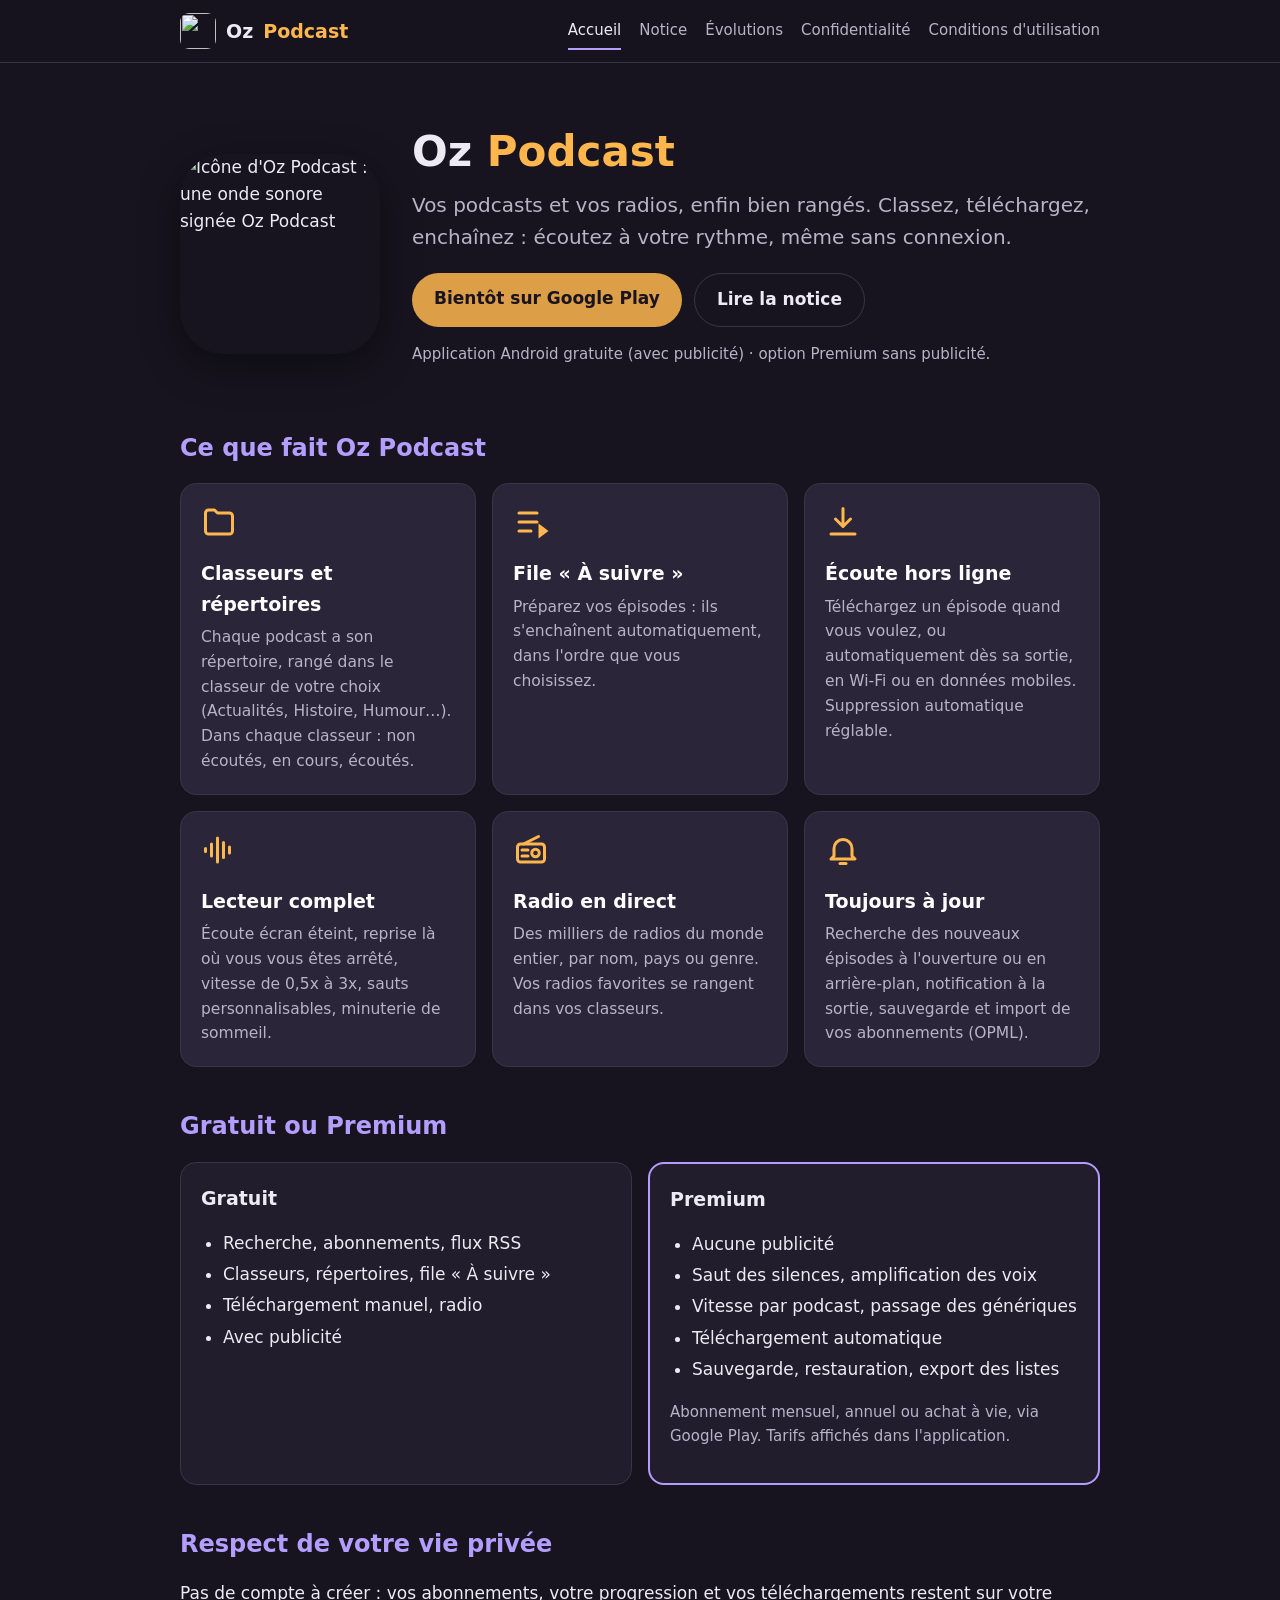
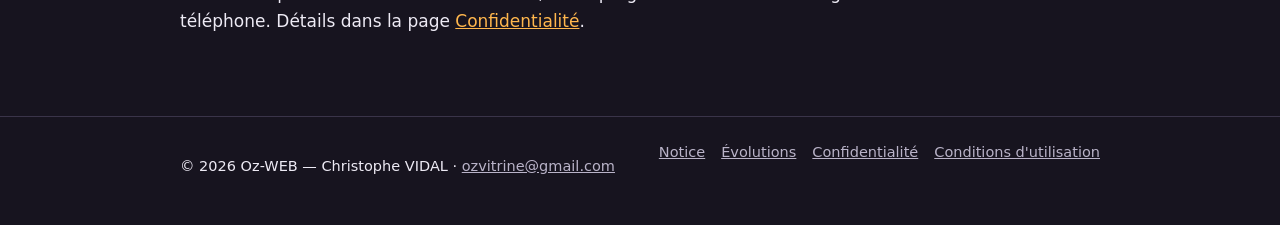
==== index.html @ b08a6f5a "Add files via upload" ====
<!doctype html>
<html lang="fr">
<head>
  <meta charset="utf-8">
  <meta name="viewport" content="width=device-width, initial-scale=1">
  <title>Oz Podcast — podcasts et radio, bien rangés</title>
  <meta name="description" content="Oz Podcast : écoutez vos podcasts et vos radios, rangés en classeurs, hors ligne, avec une file « À suivre ». Application Android par Oz-WEB.">
  <link rel="icon" type="image/png" href="favicon.png">
  <link rel="stylesheet" href="style.css">
</head>
<body>
  <header class="site">
    <div class="conteneur">
      <a class="marque" href="index.html"><img src="img/icone-192.png" alt="">Oz <span>Podcast</span></a>
      <nav class="menu" aria-label="Menu principal">
      <a href="index.html" aria-current="page">Accueil</a>
      <a href="notice.html">Notice</a>
      <a href="evolutions.html">Évolutions</a>
      <a href="confidentialite.html">Confidentialité</a>
      <a href="conditions.html">Conditions d'utilisation</a>
      </nav>
    </div>
  </header>
  <main>
    <div class="conteneur">
      <section class="hero">
        <img src="img/oz-podcast-512.png" alt="Icône d'Oz Podcast : une onde sonore signée Oz Podcast">
        <div class="texte">
          <h1>Oz <span>Podcast</span></h1>
          <p class="accroche">Vos podcasts et vos radios, enfin bien rangés. Classez, téléchargez, enchaînez : écoutez à votre rythme, même sans connexion.</p>
          <div class="boutons">
            <a class="bouton" aria-disabled="true">Bientôt sur Google Play</a>
            <a class="bouton secondaire" href="notice.html">Lire la notice</a>
          </div>
          <p class="discret">Application Android gratuite (avec publicité) · option Premium sans publicité.</p>
        </div>
      </section>

      <h2>Ce que fait Oz Podcast</h2>
      <div class="grille">
        <div class="carte"><svg class="ico" viewBox="0 0 24 24" fill="none" stroke="currentColor" stroke-width="2" stroke-linecap="round" stroke-linejoin="round" aria-hidden="true"><path d="M3 6a2 2 0 0 1 2-2h4l2 2h8a2 2 0 0 1 2 2v10a2 2 0 0 1-2 2H5a2 2 0 0 1-2-2z"/></svg><h3>Classeurs et répertoires</h3><p>Chaque podcast a son répertoire, rangé dans le classeur de votre choix (Actualités, Histoire, Humour…). Dans chaque classeur : non écoutés, en cours, écoutés.</p></div>
        <div class="carte"><svg class="ico" viewBox="0 0 24 24" fill="none" stroke="currentColor" stroke-width="2" stroke-linecap="round" aria-hidden="true"><path d="M4 6h12M4 12h12M4 18h8"/><path d="M18 15l4 3-4 3z" fill="currentColor"/></svg><h3>File « À suivre »</h3><p>Préparez vos épisodes : ils s'enchaînent automatiquement, dans l'ordre que vous choisissez.</p></div>
        <div class="carte"><svg class="ico" viewBox="0 0 24 24" fill="none" stroke="currentColor" stroke-width="2" stroke-linecap="round" stroke-linejoin="round" aria-hidden="true"><path d="M12 3v12M7 10l5 5 5-5M4 20h16"/></svg><h3>Écoute hors ligne</h3><p>Téléchargez un épisode quand vous voulez, ou automatiquement dès sa sortie, en Wi-Fi ou en données mobiles. Suppression automatique réglable.</p></div>
        <div class="carte"><svg class="ico" viewBox="0 0 24 24" fill="none" stroke="currentColor" stroke-width="2" stroke-linecap="round" aria-hidden="true"><path d="M3 11v2M7 8v8M11 4v16M15 7v10M19 10v4"/></svg><h3>Lecteur complet</h3><p>Écoute écran éteint, reprise là où vous vous êtes arrêté, vitesse de 0,5x à 3x, sauts personnalisables, minuterie de sommeil.</p></div>
        <div class="carte"><svg class="ico" viewBox="0 0 24 24" fill="none" stroke="currentColor" stroke-width="2" stroke-linecap="round" stroke-linejoin="round" aria-hidden="true"><rect x="3" y="8" width="18" height="12" rx="2"/><path d="M7 8l10-5"/><circle cx="15" cy="14" r="2.5"/><path d="M6 12h4M6 16h4"/></svg><h3>Radio en direct</h3><p>Des milliers de radios du monde entier, par nom, pays ou genre. Vos radios favorites se rangent dans vos classeurs.</p></div>
        <div class="carte"><svg class="ico" viewBox="0 0 24 24" fill="none" stroke="currentColor" stroke-width="2" stroke-linecap="round" stroke-linejoin="round" aria-hidden="true"><path d="M6 16V11a6 6 0 0 1 12 0v5l2 2H4z"/><path d="M10 21h4"/></svg><h3>Toujours à jour</h3><p>Recherche des nouveaux épisodes à l'ouverture ou en arrière-plan, notification à la sortie, sauvegarde et import de vos abonnements (OPML).</p></div>
      </div>

      <h2>Gratuit ou Premium</h2>
      <div class="offres">
        <div class="offre">
          <h3>Gratuit</h3>
          <ul>
            <li>Recherche, abonnements, flux RSS</li>
            <li>Classeurs, répertoires, file « À suivre »</li>
            <li>Téléchargement manuel, radio</li>
            <li>Avec publicité</li>
          </ul>
        </div>
        <div class="offre mise-en-avant">
          <h3>Premium</h3>
          <ul>
            <li>Aucune publicité</li>
            <li>Saut des silences, amplification des voix</li>
            <li>Vitesse par podcast, passage des génériques</li>
            <li>Téléchargement automatique</li>
            <li>Sauvegarde, restauration, export des listes</li>
          </ul>
          <p class="discret">Abonnement mensuel, annuel ou achat à vie, via Google Play. Tarifs affichés dans l'application.</p>
        </div>
      </div>

      <h2>Respect de votre vie privée</h2>
      <p>Pas de compte à créer : vos abonnements, votre progression et vos téléchargements restent sur votre téléphone. Détails dans la page <a href="confidentialite.html">Confidentialité</a>.</p>

    </div>
  </main>
  <footer class="site">
    <div class="conteneur">
      <p>© 2026 Oz-WEB — Christophe VIDAL · <a href="mailto:ozvitrine@gmail.com">ozvitrine@gmail.com</a></p>
      <nav aria-label="Pages d'information"><a href="notice.html">Notice</a> <a href="evolutions.html">Évolutions</a> <a href="confidentialite.html">Confidentialité</a> <a href="conditions.html">Conditions d'utilisation</a></nav>
    </div>
  </footer>
</body>
</html>
---- style.css ----
/* Oz Podcast — site de l'application (Oz-WEB) */
:root {
  --fond: #17141F;
  --fond-2: #211D2C;
  --carte: #2A2538;
  --texte: #EDEAF4;
  --texte-2: #B9B3C8;
  --lilas: #B39DFF;
  --orange: #FFB74D;
  --bord: #3A3449;
  --largeur: 960px;
}

* { box-sizing: border-box; }

html { scroll-behavior: smooth; }

body {
  margin: 0;
  background: var(--fond);
  color: var(--texte);
  font-family: Inter, system-ui, -apple-system, "Segoe UI", Roboto, sans-serif;
  font-size: 17px;
  line-height: 1.6;
}

a { color: var(--orange); }
a:hover { color: #FFD08A; }

.conteneur { max-width: var(--largeur); margin: 0 auto; padding: 0 20px; }

/* En-tête */
header.site {
  position: sticky; top: 0; z-index: 10;
  background: rgba(23, 20, 31, 0.92);
  backdrop-filter: blur(8px);
  border-bottom: 1px solid var(--bord);
}
header.site .conteneur {
  display: flex; align-items: center; justify-content: space-between;
  flex-wrap: wrap; gap: 8px 20px; padding-top: 12px; padding-bottom: 12px;
}
.marque { display: flex; align-items: center; gap: 10px; text-decoration: none; color: var(--texte); font-weight: 700; font-size: 19px; }
.marque img { width: 36px; height: 36px; border-radius: 9px; }
.marque span { color: var(--orange); }
nav.menu { display: flex; flex-wrap: wrap; gap: 4px 18px; }
nav.menu a { color: var(--texte-2); text-decoration: none; font-size: 15px; padding: 6px 0; }
nav.menu a:hover, nav.menu a[aria-current="page"] { color: var(--texte); border-bottom: 2px solid var(--lilas); }

/* Contenu */
main { padding: 40px 0 64px; }
h1 { font-size: 34px; line-height: 1.2; margin: 0 0 12px; }
h2 { font-size: 24px; margin: 40px 0 12px; color: var(--lilas); }
h3 { font-size: 19px; margin: 24px 0 8px; }
p, li { color: var(--texte); }
.discret { color: var(--texte-2); font-size: 15px; }
ul, ol { padding-left: 22px; }
li { margin: 4px 0; }
strong { color: #FFFFFF; }
code { background: var(--carte); padding: 1px 6px; border-radius: 6px; font-size: 0.92em; }

/* Accueil */
.hero { display: flex; flex-wrap: wrap; align-items: center; gap: 32px; padding: 24px 0 8px; }
.hero img { width: 200px; height: 200px; border-radius: 44px; box-shadow: 0 12px 40px rgba(0,0,0,0.45); }
.hero .texte { flex: 1 1 380px; }
.hero h1 { font-size: 42px; }
.hero h1 span { color: var(--orange); }
.accroche { font-size: 20px; color: var(--texte-2); margin: 0 0 20px; }
.boutons { display: flex; flex-wrap: wrap; gap: 12px; }
.bouton {
  display: inline-block; padding: 12px 22px; border-radius: 999px;
  background: var(--orange); color: #1A1420; font-weight: 700; text-decoration: none;
}
.bouton:hover { background: #FFD08A; color: #1A1420; }
.bouton.secondaire { background: transparent; color: var(--texte); border: 1px solid var(--bord); }
.bouton.secondaire:hover { border-color: var(--lilas); color: var(--texte); }
.bouton[aria-disabled="true"] { opacity: 0.85; cursor: default; }

.grille { display: grid; grid-template-columns: repeat(auto-fit, minmax(260px, 1fr)); gap: 16px; margin-top: 16px; }
.carte { background: var(--carte); border: 1px solid var(--bord); border-radius: 16px; padding: 20px; }
.carte h3 { margin: 0 0 6px; color: #FFFFFF; }
.carte p { margin: 0; color: var(--texte-2); font-size: 15.5px; }
.carte .ico { width: 36px; height: 36px; margin-bottom: 10px; color: var(--orange); }

.offres { display: grid; grid-template-columns: repeat(auto-fit, minmax(220px, 1fr)); gap: 16px; margin-top: 16px; }
.offre { background: var(--fond-2); border: 1px solid var(--bord); border-radius: 16px; padding: 20px; }
.offre.mise-en-avant { border: 2px solid var(--lilas); }
.offre h3 { margin: 0 0 8px; }

/* Sommaire, encadrés */
.sommaire { background: var(--fond-2); border: 1px solid var(--bord); border-radius: 14px; padding: 16px 20px; margin: 20px 0; }
.sommaire ol { margin: 6px 0 0; }
.encadre { background: var(--fond-2); border-left: 4px solid var(--orange); border-radius: 0 12px 12px 0; padding: 12px 16px; margin: 16px 0; }

/* Évolutions */
.version { background: var(--carte); border: 1px solid var(--bord); border-radius: 16px; padding: 4px 22px 14px; margin: 18px 0; }
.version h2 { margin-top: 18px; color: #FFFFFF; font-size: 21px; }
.version h2 .num { color: var(--orange); }
.etiquette { display: inline-block; font-size: 12.5px; font-weight: 700; padding: 2px 10px; border-radius: 999px; background: var(--lilas); color: #1A1420; margin-left: 8px; vertical-align: middle; }

/* Pied de page */
footer.site { border-top: 1px solid var(--bord); padding: 24px 0 32px; color: var(--texte-2); font-size: 14.5px; }
footer.site .conteneur { display: flex; flex-wrap: wrap; justify-content: space-between; gap: 12px; }
footer.site a { color: var(--texte-2); }
footer.site nav { display: flex; flex-wrap: wrap; gap: 6px 16px; }

@media (max-width: 600px) {
  body { font-size: 16px; }
  h1, .hero h1 { font-size: 30px; }
  .hero img { width: 140px; height: 140px; border-radius: 32px; }
}
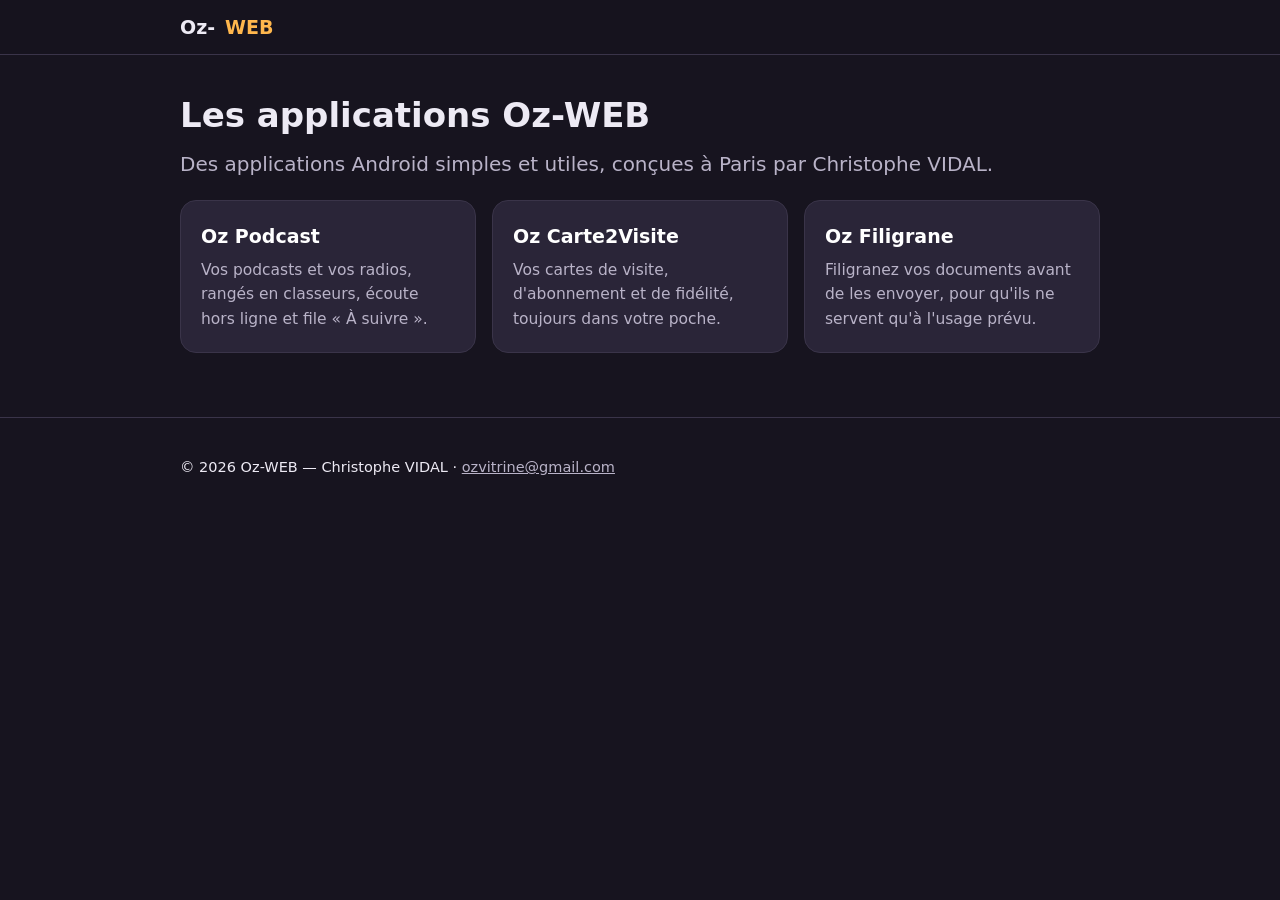
==== commit a1605a0e: "Add files via upload" ====
--- a/index.html
+++ b/index.html
@@ -3,82 +3,40 @@
 <head>
   <meta charset="utf-8">
   <meta name="viewport" content="width=device-width, initial-scale=1">
-  <title>Oz Podcast — podcasts et radio, bien rangés</title>
-  <meta name="description" content="Oz Podcast : écoutez vos podcasts et vos radios, rangés en classeurs, hors ligne, avec une file « À suivre ». Application Android par Oz-WEB.">
+  <title>Oz-WEB — applications de Christophe VIDAL</title>
+  <meta name="description" content="Les applications Android d'Oz-WEB : Oz Podcast, Oz Carte2Visite, Oz Filigrane.">
   <link rel="icon" type="image/png" href="favicon.png">
   <link rel="stylesheet" href="style.css">
 </head>
 <body>
   <header class="site">
     <div class="conteneur">
-      <a class="marque" href="index.html"><img src="img/icone-192.png" alt="">Oz <span>Podcast</span></a>
-      <nav class="menu" aria-label="Menu principal">
-      <a href="index.html" aria-current="page">Accueil</a>
-      <a href="notice.html">Notice</a>
-      <a href="evolutions.html">Évolutions</a>
-      <a href="confidentialite.html">Confidentialité</a>
-      <a href="conditions.html">Conditions d'utilisation</a>
-      </nav>
+      <a class="marque" href="./">Oz-<span>WEB</span></a>
     </div>
   </header>
   <main>
     <div class="conteneur">
-      <section class="hero">
-        <img src="img/oz-podcast-512.png" alt="Icône d'Oz Podcast : une onde sonore signée Oz Podcast">
-        <div class="texte">
-          <h1>Oz <span>Podcast</span></h1>
-          <p class="accroche">Vos podcasts et vos radios, enfin bien rangés. Classez, téléchargez, enchaînez : écoutez à votre rythme, même sans connexion.</p>
-          <div class="boutons">
-            <a class="bouton" aria-disabled="true">Bientôt sur Google Play</a>
-            <a class="bouton secondaire" href="notice.html">Lire la notice</a>
-          </div>
-          <p class="discret">Application Android gratuite (avec publicité) · option Premium sans publicité.</p>
-        </div>
-      </section>
-
-      <h2>Ce que fait Oz Podcast</h2>
+      <h1>Les applications Oz-WEB</h1>
+      <p class="accroche">Des applications Android simples et utiles, conçues à Paris par Christophe VIDAL.</p>
       <div class="grille">
-        <div class="carte"><svg class="ico" viewBox="0 0 24 24" fill="none" stroke="currentColor" stroke-width="2" stroke-linecap="round" stroke-linejoin="round" aria-hidden="true"><path d="M3 6a2 2 0 0 1 2-2h4l2 2h8a2 2 0 0 1 2 2v10a2 2 0 0 1-2 2H5a2 2 0 0 1-2-2z"/></svg><h3>Classeurs et répertoires</h3><p>Chaque podcast a son répertoire, rangé dans le classeur de votre choix (Actualités, Histoire, Humour…). Dans chaque classeur : non écoutés, en cours, écoutés.</p></div>
-        <div class="carte"><svg class="ico" viewBox="0 0 24 24" fill="none" stroke="currentColor" stroke-width="2" stroke-linecap="round" aria-hidden="true"><path d="M4 6h12M4 12h12M4 18h8"/><path d="M18 15l4 3-4 3z" fill="currentColor"/></svg><h3>File « À suivre »</h3><p>Préparez vos épisodes : ils s'enchaînent automatiquement, dans l'ordre que vous choisissez.</p></div>
-        <div class="carte"><svg class="ico" viewBox="0 0 24 24" fill="none" stroke="currentColor" stroke-width="2" stroke-linecap="round" stroke-linejoin="round" aria-hidden="true"><path d="M12 3v12M7 10l5 5 5-5M4 20h16"/></svg><h3>Écoute hors ligne</h3><p>Téléchargez un épisode quand vous voulez, ou automatiquement dès sa sortie, en Wi-Fi ou en données mobiles. Suppression automatique réglable.</p></div>
-        <div class="carte"><svg class="ico" viewBox="0 0 24 24" fill="none" stroke="currentColor" stroke-width="2" stroke-linecap="round" aria-hidden="true"><path d="M3 11v2M7 8v8M11 4v16M15 7v10M19 10v4"/></svg><h3>Lecteur complet</h3><p>Écoute écran éteint, reprise là où vous vous êtes arrêté, vitesse de 0,5x à 3x, sauts personnalisables, minuterie de sommeil.</p></div>
-        <div class="carte"><svg class="ico" viewBox="0 0 24 24" fill="none" stroke="currentColor" stroke-width="2" stroke-linecap="round" stroke-linejoin="round" aria-hidden="true"><rect x="3" y="8" width="18" height="12" rx="2"/><path d="M7 8l10-5"/><circle cx="15" cy="14" r="2.5"/><path d="M6 12h4M6 16h4"/></svg><h3>Radio en direct</h3><p>Des milliers de radios du monde entier, par nom, pays ou genre. Vos radios favorites se rangent dans vos classeurs.</p></div>
-        <div class="carte"><svg class="ico" viewBox="0 0 24 24" fill="none" stroke="currentColor" stroke-width="2" stroke-linecap="round" stroke-linejoin="round" aria-hidden="true"><path d="M6 16V11a6 6 0 0 1 12 0v5l2 2H4z"/><path d="M10 21h4"/></svg><h3>Toujours à jour</h3><p>Recherche des nouveaux épisodes à l'ouverture ou en arrière-plan, notification à la sortie, sauvegarde et import de vos abonnements (OPML).</p></div>
+        <a class="carte" href="oz_podcast/" style="text-decoration: none">
+          <h3>Oz Podcast</h3>
+          <p>Vos podcasts et vos radios, rangés en classeurs, écoute hors ligne et file « À suivre ».</p>
+        </a>
+        <a class="carte" href="oz_carte2visite/" style="text-decoration: none">
+          <h3>Oz Carte2Visite</h3>
+          <p>Vos cartes de visite, d'abonnement et de fidélité, toujours dans votre poche.</p>
+        </a>
+        <a class="carte" href="oz_filigrane/" style="text-decoration: none">
+          <h3>Oz Filigrane</h3>
+          <p>Filigranez vos documents avant de les envoyer, pour qu'ils ne servent qu'à l'usage prévu.</p>
+        </a>
       </div>
-
-      <h2>Gratuit ou Premium</h2>
-      <div class="offres">
-        <div class="offre">
-          <h3>Gratuit</h3>
-          <ul>
-            <li>Recherche, abonnements, flux RSS</li>
-            <li>Classeurs, répertoires, file « À suivre »</li>
-            <li>Téléchargement manuel, radio</li>
-            <li>Avec publicité</li>
-          </ul>
-        </div>
-        <div class="offre mise-en-avant">
-          <h3>Premium</h3>
-          <ul>
-            <li>Aucune publicité</li>
-            <li>Saut des silences, amplification des voix</li>
-            <li>Vitesse par podcast, passage des génériques</li>
-            <li>Téléchargement automatique</li>
-            <li>Sauvegarde, restauration, export des listes</li>
-          </ul>
-          <p class="discret">Abonnement mensuel, annuel ou achat à vie, via Google Play. Tarifs affichés dans l'application.</p>
-        </div>
-      </div>
-
-      <h2>Respect de votre vie privée</h2>
-      <p>Pas de compte à créer : vos abonnements, votre progression et vos téléchargements restent sur votre téléphone. Détails dans la page <a href="confidentialite.html">Confidentialité</a>.</p>
-
     </div>
   </main>
   <footer class="site">
     <div class="conteneur">
       <p>© 2026 Oz-WEB — Christophe VIDAL · <a href="mailto:ozvitrine@gmail.com">ozvitrine@gmail.com</a></p>
-      <nav aria-label="Pages d'information"><a href="notice.html">Notice</a> <a href="evolutions.html">Évolutions</a> <a href="confidentialite.html">Confidentialité</a> <a href="conditions.html">Conditions d'utilisation</a></nav>
     </div>
   </footer>
 </body>
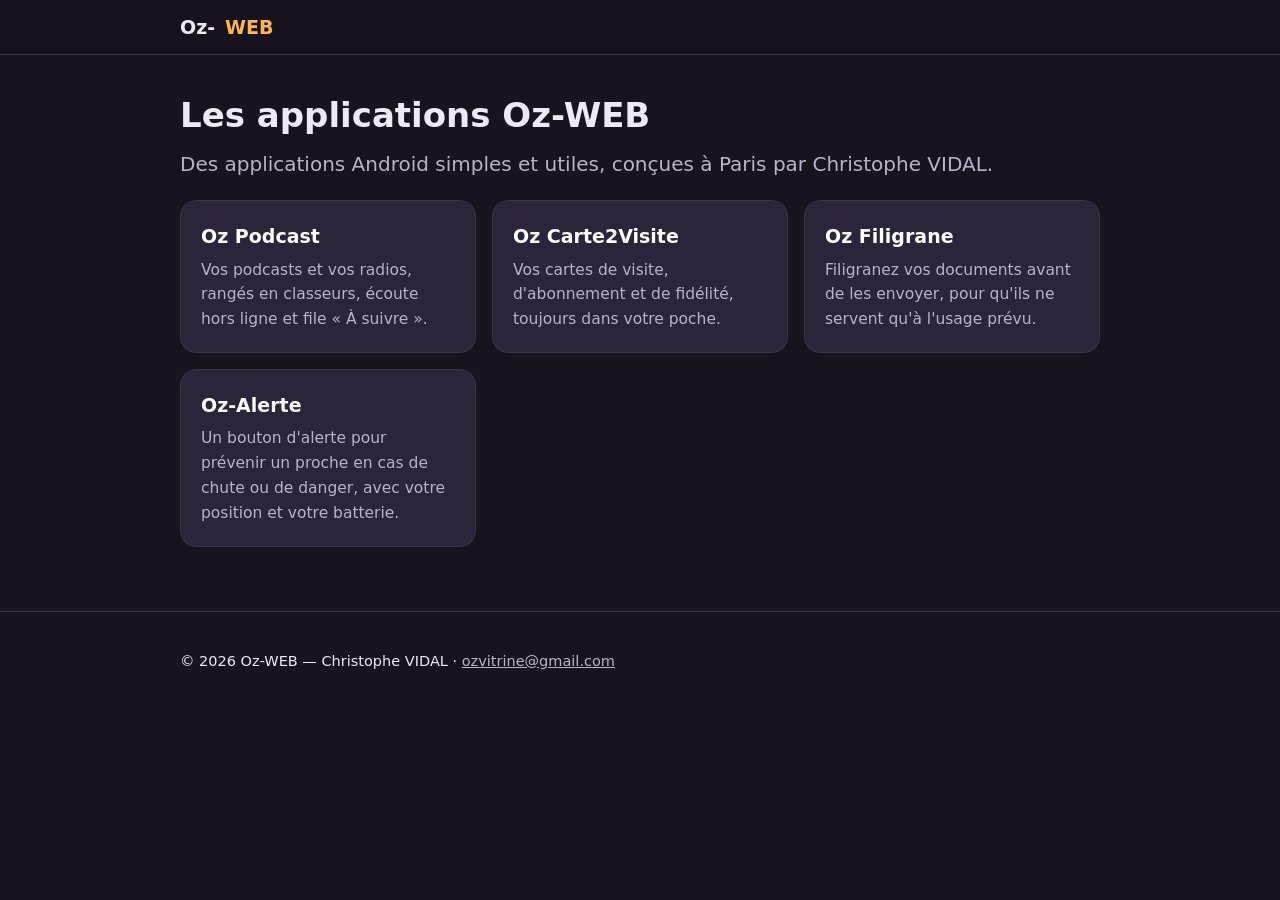
==== commit 15ccb4ef: "Add files via upload" ====
--- a/index.html
+++ b/index.html
@@ -4,7 +4,7 @@
   <meta charset="utf-8">
   <meta name="viewport" content="width=device-width, initial-scale=1">
   <title>Oz-WEB — applications de Christophe VIDAL</title>
-  <meta name="description" content="Les applications Android d'Oz-WEB : Oz Podcast, Oz Carte2Visite, Oz Filigrane.">
+  <meta name="description" content="Les applications Android d'Oz-WEB : Oz Podcast, Oz Carte2Visite, Oz Filigrane, Oz-Alerte.">
   <link rel="icon" type="image/png" href="favicon.png">
   <link rel="stylesheet" href="style.css">
 </head>
@@ -31,6 +31,10 @@
           <h3>Oz Filigrane</h3>
           <p>Filigranez vos documents avant de les envoyer, pour qu'ils ne servent qu'à l'usage prévu.</p>
         </a>
+        <a class="carte" href="Oz-Alerte/" style="text-decoration: none">
+          <h3>Oz-Alerte</h3>
+          <p>Un bouton d'alerte pour prévenir un proche en cas de chute ou de danger, avec votre position et votre batterie.</p>
+        </a>
       </div>
     </div>
   </main>
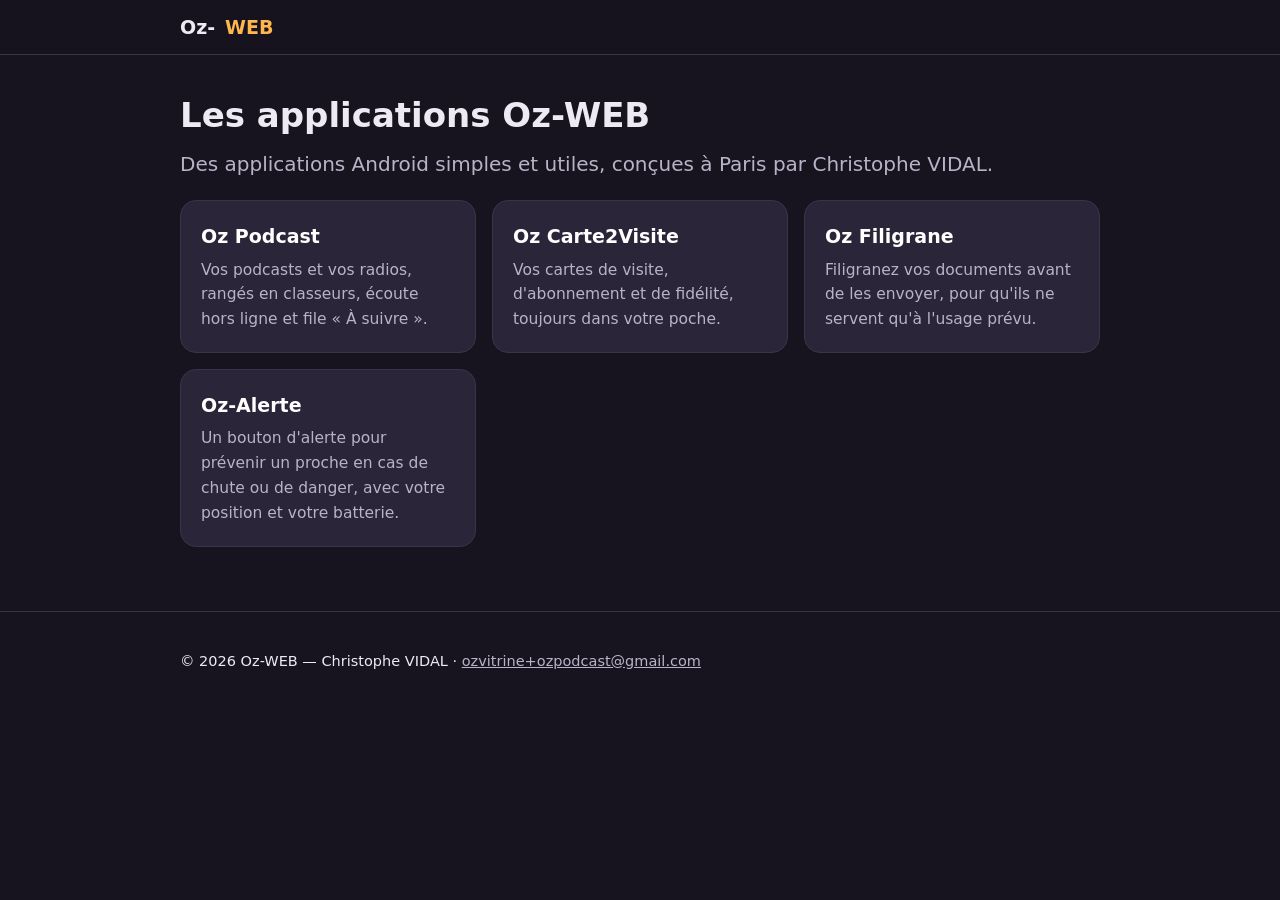
==== commit 84833de3: "Update email address in footer of index.html" ====
--- a/index.html
+++ b/index.html
@@ -40,7 +40,7 @@
   </main>
   <footer class="site">
     <div class="conteneur">
-      <p>© 2026 Oz-WEB — Christophe VIDAL · <a href="mailto:ozvitrine@gmail.com">ozvitrine@gmail.com</a></p>
+      <p>© 2026 Oz-WEB — Christophe VIDAL · <a href="mailto:ozvitrine+ozpodcast@gmail.com">ozvitrine+ozpodcast@gmail.com</a></p>
     </div>
   </footer>
 </body>
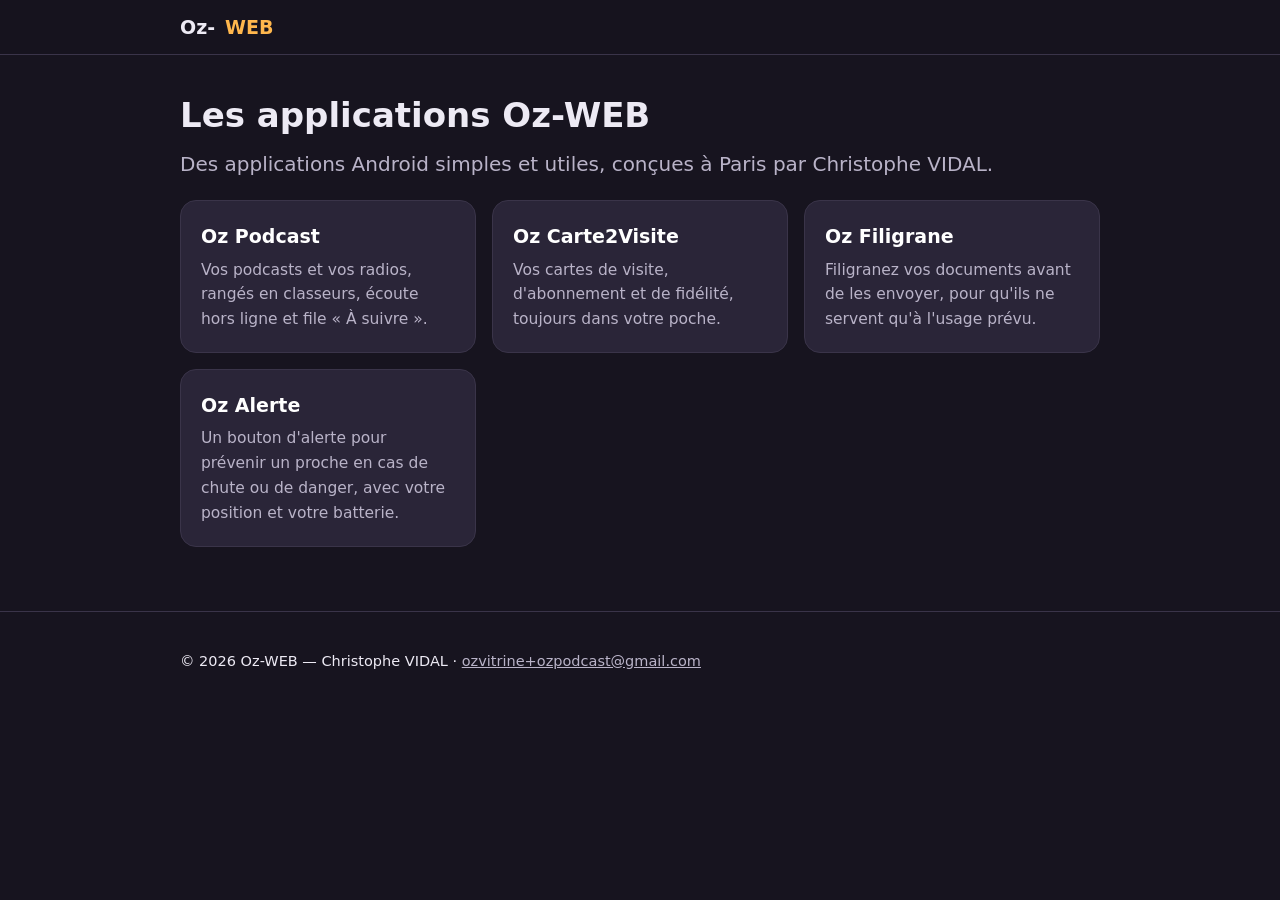
==== commit dc3cb73b: "Fix description and heading formatting in index.html" ====
--- a/index.html
+++ b/index.html
@@ -4,7 +4,7 @@
   <meta charset="utf-8">
   <meta name="viewport" content="width=device-width, initial-scale=1">
   <title>Oz-WEB — applications de Christophe VIDAL</title>
-  <meta name="description" content="Les applications Android d'Oz-WEB : Oz Podcast, Oz Carte2Visite, Oz Filigrane, Oz-Alerte.">
+  <meta name="description" content="Les applications Android d'Oz-WEB : Oz Podcast, Oz Carte2Visite, Oz Filigrane, Oz Alerte.">
   <link rel="icon" type="image/png" href="favicon.png">
   <link rel="stylesheet" href="style.css">
 </head>
@@ -32,7 +32,7 @@
           <p>Filigranez vos documents avant de les envoyer, pour qu'ils ne servent qu'à l'usage prévu.</p>
         </a>
         <a class="carte" href="Oz-Alerte/" style="text-decoration: none">
-          <h3>Oz-Alerte</h3>
+          <h3>Oz Alerte</h3>
           <p>Un bouton d'alerte pour prévenir un proche en cas de chute ou de danger, avec votre position et votre batterie.</p>
         </a>
       </div>
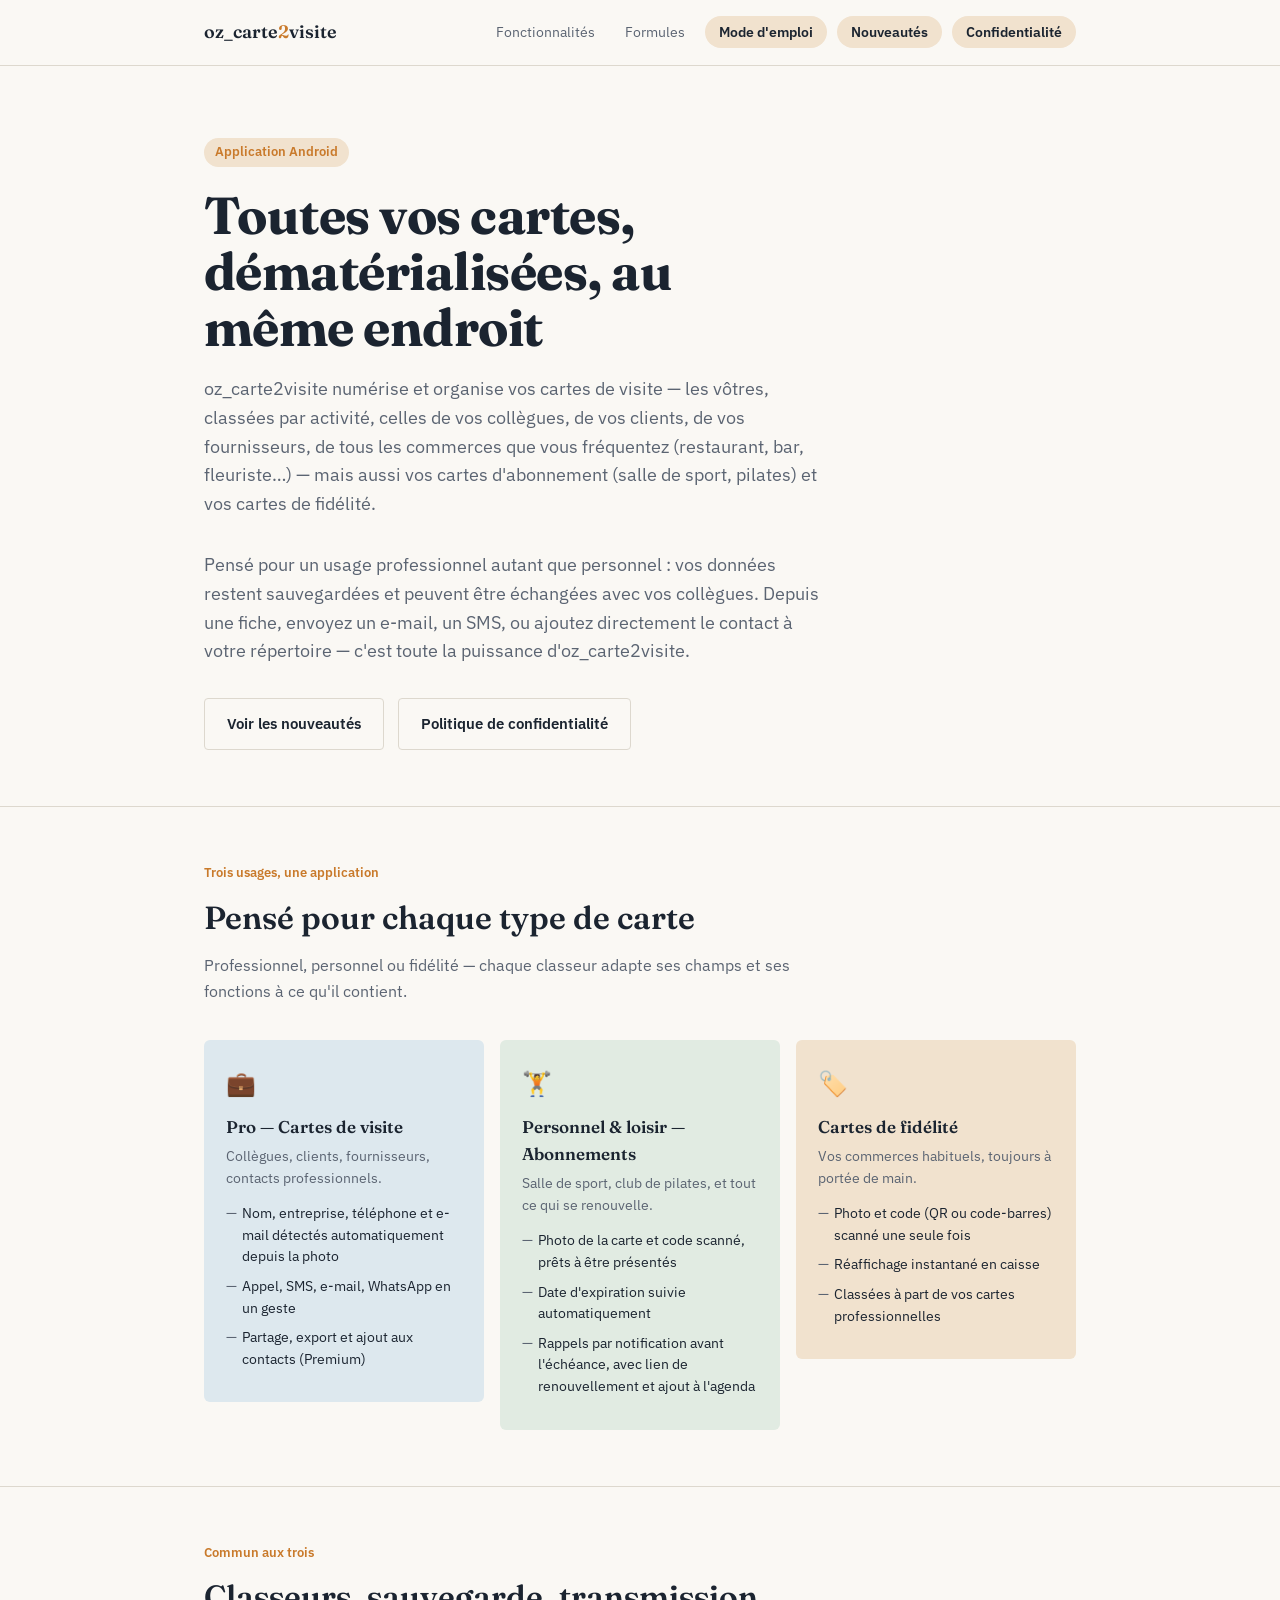
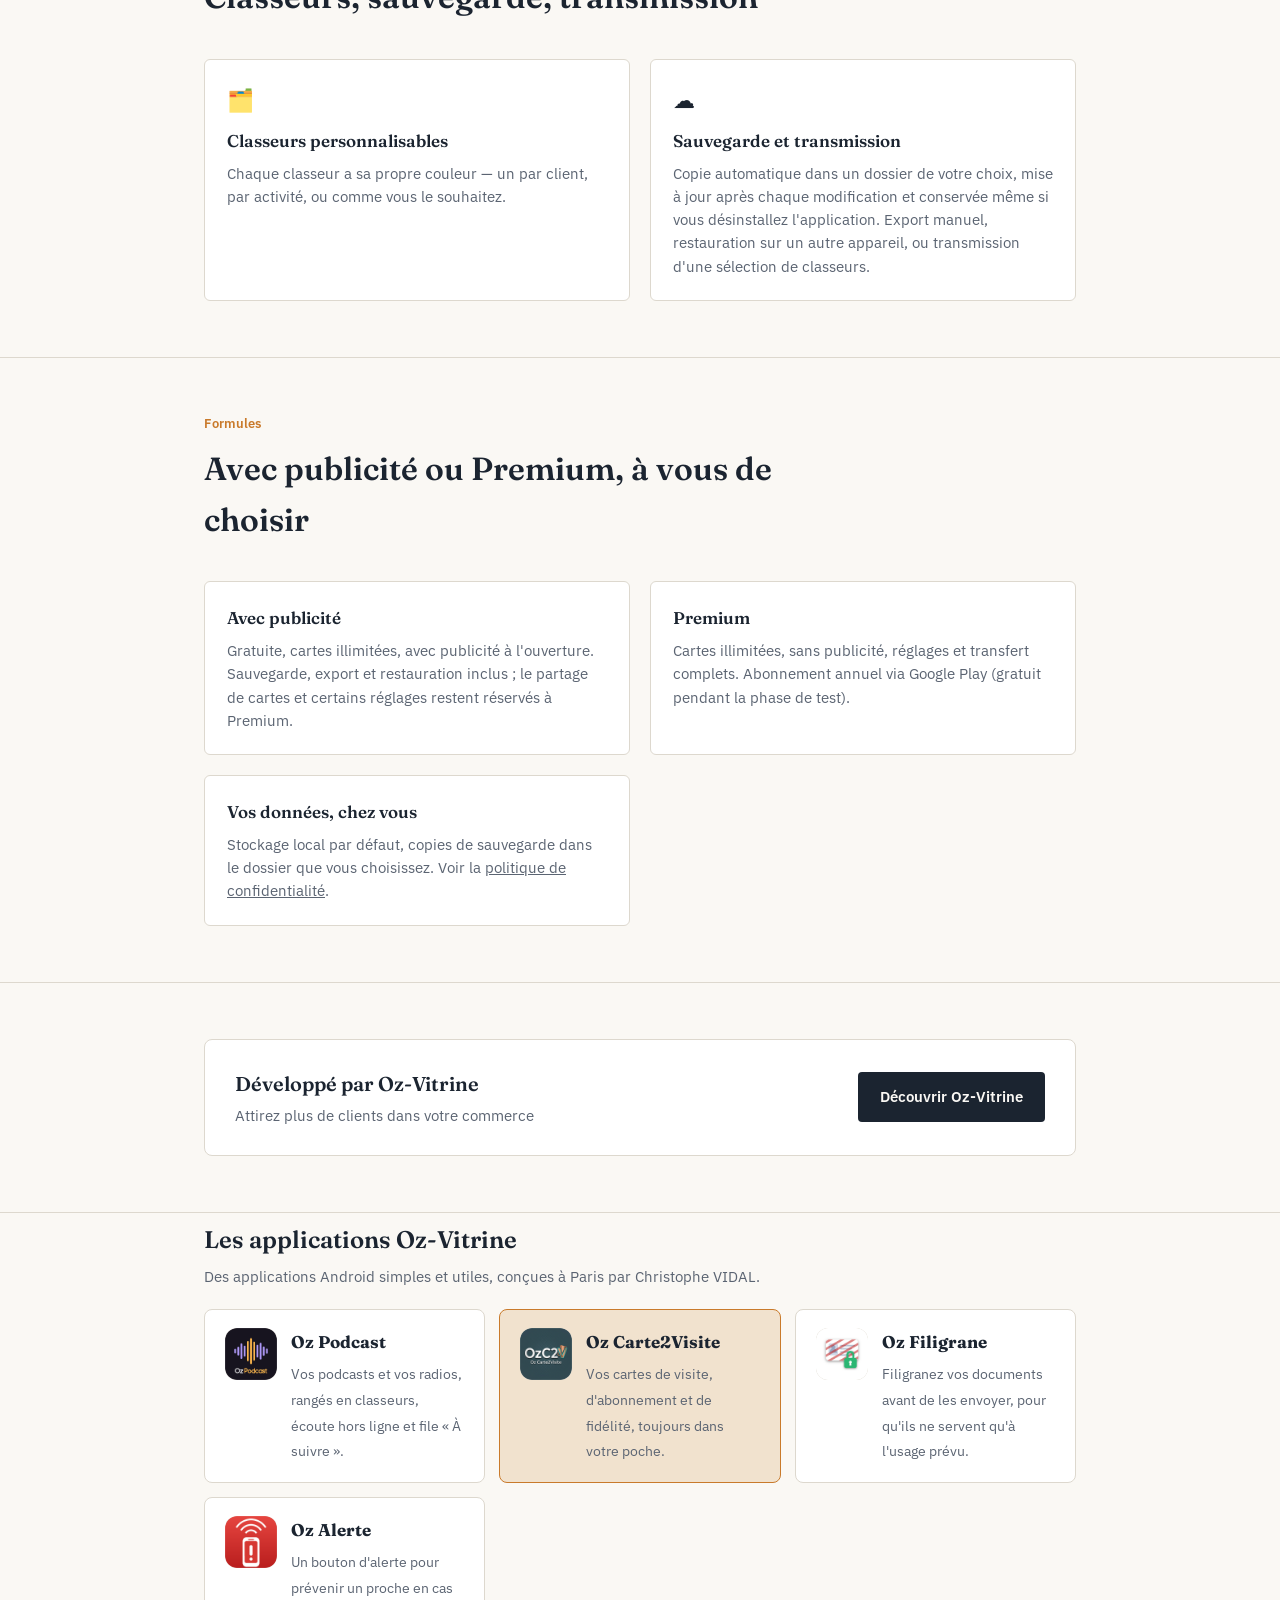
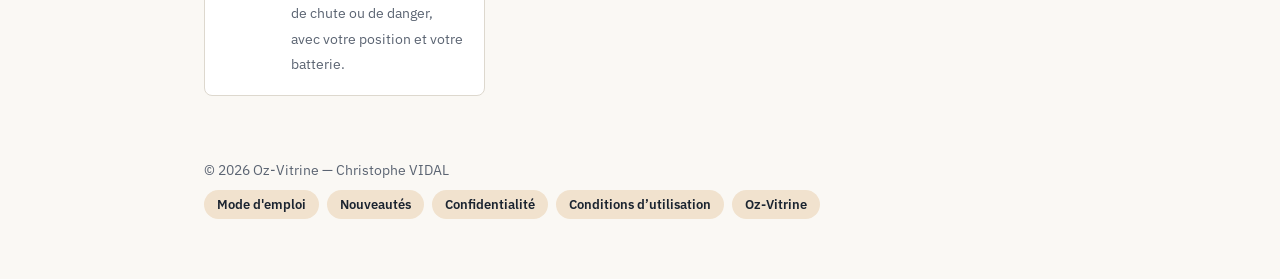
==== commit 7d25fa3b: "Add files via upload" ====
--- a/index.html
+++ b/index.html
@@ -1,47 +1,363 @@
-<!doctype html>
+<!DOCTYPE html>
 <html lang="fr">
 <head>
-  <meta charset="utf-8">
-  <meta name="viewport" content="width=device-width, initial-scale=1">
-  <title>Oz-WEB — applications de Christophe VIDAL</title>
-  <meta name="description" content="Les applications Android d'Oz-WEB : Oz Podcast, Oz Carte2Visite, Oz Filigrane, Oz Alerte.">
-  <link rel="icon" type="image/png" href="favicon.png">
-  <link rel="stylesheet" href="style.css">
+<meta charset="UTF-8">
+<meta name="viewport" content="width=device-width, initial-scale=1, viewport-fit=cover">
+<title>oz_carte2visite — Dématérialisez toutes vos cartes</title>
+<meta name="description" content="oz_carte2visite numérise et organise vos cartes de visite, cartes d'abonnement et cartes de fidélité, avec sauvegarde et transfert.">
+<link rel="preconnect" href="https://fonts.googleapis.com">
+<link rel="preconnect" href="https://fonts.gstatic.com" crossorigin>
+<link href="https://fonts.googleapis.com/css2?family=Fraunces:opsz,wght@9..144,400;9..144,500;9..144,600;9..144,700&family=IBM+Plex+Sans:wght@400;500;600&display=swap" rel="stylesheet">
+<style>
+  :root {
+    --ink: #1B2430;
+    --ink-soft: #5B6472;
+    --paper: #FAF8F4;
+    --paper-raised: #FFFFFF;
+    --line: #DDD8CE;
+    --amber: #C97A2B;
+    --amber-soft: #F1E2CE;
+    --green: #4A7856;
+    --green-soft: #E1EBE2;
+    --blue: #3E6B8A;
+    --blue-soft: #DDE8EE;
+    box-sizing: border-box;
+    padding-top: env(safe-area-inset-top, 0px);
+    padding-bottom: env(safe-area-inset-bottom, 0px);
+  }
+  * { box-sizing: inherit; margin: 0; padding: 0; }
+  @media (prefers-color-scheme: dark) {
+    :root:not([data-theme="light"]) {
+      --ink:#ECE7DC; --ink-soft:#A9A398; --paper:#14171B; --paper-raised:#1D2126;
+      --line:#33383F; --amber-soft:#3A2E1A; --green-soft:#1E2B22; --blue-soft:#1B2A33;
+    }
+  }
+  :root[data-theme="dark"] {
+    --ink:#ECE7DC; --ink-soft:#A9A398; --paper:#14171B; --paper-raised:#1D2126;
+    --line:#33383F; --amber-soft:#3A2E1A; --green-soft:#1E2B22; --blue-soft:#1B2A33;
+  }
+
+  body {
+    background: var(--paper);
+    color: var(--ink);
+    font-family: 'IBM Plex Sans', system-ui, -apple-system, sans-serif;
+    line-height: 1.6;
+    -webkit-font-smoothing: antialiased;
+  }
+  a { color: inherit; }
+  .wrap { max-width: 920px; margin: 0 auto; padding: 0 24px; }
+
+  /* Nav */
+  nav.top {
+    border-bottom: 1px solid var(--line);
+  }
+  nav.top .wrap {
+    display: flex; align-items: center; justify-content: space-between;
+    padding-top: 18px; padding-bottom: 18px;
+  }
+  .brand { font-family:'Fraunces',Georgia,serif; font-weight:600; font-size:18px; text-decoration:none; }
+  .brand span { color: var(--amber); }
+  nav.top ul { display:flex; gap:10px; list-style:none; font-size:14px; }
+  nav.top a.link {
+    text-decoration:none; color: var(--ink); font-weight:600;
+    padding: 7px 14px; border-radius: 20px; background: var(--amber-soft);
+    transition: background 0.15s, color 0.15s;
+  }
+  nav.top a.link:hover { background: var(--amber); color: var(--paper); }
+  nav.top a.link.muted { background: transparent; color: var(--ink-soft); font-weight:400; padding: 7px 10px; }
+  nav.top a.link.muted:hover { background: var(--line); color: var(--ink); }
+
+  /* Hero */
+  header.hero { padding: 72px 0 56px; }
+  .eyebrow {
+    display:inline-block; font-size:13px; font-weight:600; color: var(--amber);
+    background: var(--amber-soft); padding: 4px 11px; border-radius: 20px; margin-bottom: 20px;
+  }
+  h1 {
+    font-family:'Fraunces',Georgia,serif; font-weight:700;
+    font-size: clamp(34px, 6vw, 52px); line-height:1.08; letter-spacing:-0.01em;
+    max-width: 15ch; margin-bottom: 20px;
+  }
+  .hero-lede { font-size: 18px; color: var(--ink-soft); max-width: 56ch; margin-bottom: 32px; }
+  .cta-row { display:flex; gap:14px; flex-wrap:wrap; }
+  .btn {
+    display:inline-block; text-decoration:none; font-weight:600; font-size:15px;
+    padding: 13px 22px; border-radius: 4px;
+  }
+  .btn.primary { background: var(--ink); color: var(--paper); }
+  .btn.ghost { border: 1px solid var(--line); color: var(--ink); }
+
+  /* Section shared */
+  section { padding: 56px 0; border-top: 1px solid var(--line); }
+  .section-head { max-width: 60ch; margin-bottom: 36px; }
+  .section-eyebrow { font-size:13px; font-weight:600; color:var(--amber); margin-bottom:8px; }
+  h2 { font-family:'Fraunces',Georgia,serif; font-size: clamp(24px,4vw,32px); font-weight:600; }
+  .section-lede { color: var(--ink-soft); font-size:16px; margin-top:10px; }
+
+  /* Features grid */
+  .grid { display:grid; grid-template-columns: repeat(2, 1fr); gap: 20px; }
+  .card {
+    background: var(--paper-raised); border:1px solid var(--line); border-radius:6px; padding:22px;
+  }
+  .card .icon { font-size:22px; margin-bottom:10px; display:block; }
+  .card h3 { font-family:'Fraunces',Georgia,serif; font-size:17px; font-weight:600; margin-bottom:8px; }
+  .card p { font-size:14.5px; color: var(--ink-soft); }
+
+  /* Card kinds */
+  .kinds { display:grid; grid-template-columns: repeat(3, 1fr); gap:16px; align-items:start; }
+  .kind { border-radius:6px; padding:24px 22px; }
+  .kind.k1 { background: var(--blue-soft); }
+  .kind.k2 { background: var(--green-soft); }
+  .kind.k3 { background: var(--amber-soft); }
+  .kind .icon { font-size:24px; display:block; margin-bottom:10px; }
+  .kind h3 { font-family:'Fraunces',Georgia,serif; font-size:17px; font-weight:600; margin-bottom:6px; }
+  .kind p { font-size:13.5px; color: var(--ink-soft); margin-bottom:14px; }
+  .kind ul { list-style:none; padding:0; margin:0; }
+  .kind li {
+    position:relative; padding-left:16px; font-size:13.5px; color: var(--ink);
+    margin-bottom:8px;
+  }
+  .kind li::before {
+    content:"—"; position:absolute; left:0; color: var(--ink-soft);
+  }
+
+  /* Publisher */
+  .pub {
+    display:flex; align-items:center; justify-content:space-between; gap:24px; flex-wrap:wrap;
+    background: var(--paper-raised); border:1px solid var(--line); border-radius:8px; padding:28px 30px;
+  }
+  .pub-name { font-family:'Fraunces',Georgia,serif; font-size:20px; font-weight:600; margin-bottom:4px; }
+  .pub-tag { color: var(--ink-soft); font-size:14.5px; }
+  .pub a.btn { white-space: nowrap; }
+
+  footer { padding: 40px 0 64px; }
+  footer .wrap {
+    display:flex; justify-content:space-between; align-items:center; flex-wrap:wrap; gap:12px;
+    font-size:13.5px; color: var(--ink-soft);
+  }
+  footer nav ul { display:flex; gap:8px; list-style:none; flex-wrap:wrap; }
+  footer a {
+    text-decoration:none; color: var(--ink); font-weight:600; font-size:13px;
+    padding: 6px 13px; border-radius: 20px; background: var(--amber-soft);
+    transition: background 0.15s, color 0.15s;
+  }
+  footer a:hover { background: var(--amber); color: var(--paper); }
+  footer > .wrap > span { color: var(--ink-soft); font-size:13.5px; }
+
+
+  .oz-apps { padding: 8px 0 24px; }
+  .oz-apps h2 { font-family:'Fraunces',Georgia,serif; font-size:24px; font-weight:600; margin-bottom:6px; }
+  .oz-apps .lead { color: var(--ink-soft); font-size:15px; margin-bottom:20px; }
+  .oz-apps .apps { display:grid; grid-template-columns: repeat(auto-fit, minmax(210px, 1fr)); gap:14px; }
+  .oz-apps a.app {
+    display:block; text-decoration:none; color: var(--ink);
+    background: var(--paper-raised); border:1px solid var(--line); border-radius:8px; padding:18px 20px;
+    transition: border-color 0.15s;
+  }
+  .oz-apps a.app:hover { border-color: var(--amber); }
+  .oz-apps a.app strong { display:block; font-family:'Fraunces',Georgia,serif; font-size:17px; margin-bottom:6px; }
+  .oz-apps a.app span { color: var(--ink-soft); font-size:14px; line-height:1.5; }
+  .oz-apps a.app { display:flex; gap:14px; align-items:flex-start; }
+  .oz-apps a.app img.ico { width:52px; height:52px; border-radius:12px; flex:none; object-fit:cover; background: var(--line); }
+  .oz-apps a.app .txt { min-width:0; }
+  .oz-apps a.app.here { border-color: var(--amber); background: var(--amber-soft); }
+
+  @media (max-width: 640px) {
+    .grid, .kinds { grid-template-columns: 1fr; }
+    nav.top ul { display:none; }
+    .pub { flex-direction:column; align-items:flex-start; }
+  }
+</style>
 </head>
 <body>
-  <header class="site">
-    <div class="conteneur">
-      <a class="marque" href="./">Oz-<span>WEB</span></a>
-    </div>
-  </header>
-  <main>
-    <div class="conteneur">
-      <h1>Les applications Oz-WEB</h1>
-      <p class="accroche">Des applications Android simples et utiles, conçues à Paris par Christophe VIDAL.</p>
-      <div class="grille">
-        <a class="carte" href="oz_podcast/" style="text-decoration: none">
-          <h3>Oz Podcast</h3>
-          <p>Vos podcasts et vos radios, rangés en classeurs, écoute hors ligne et file « À suivre ».</p>
-        </a>
-        <a class="carte" href="oz_carte2visite/" style="text-decoration: none">
-          <h3>Oz Carte2Visite</h3>
-          <p>Vos cartes de visite, d'abonnement et de fidélité, toujours dans votre poche.</p>
-        </a>
-        <a class="carte" href="oz_filigrane/" style="text-decoration: none">
-          <h3>Oz Filigrane</h3>
-          <p>Filigranez vos documents avant de les envoyer, pour qu'ils ne servent qu'à l'usage prévu.</p>
-        </a>
-        <a class="carte" href="Oz-Alerte/" style="text-decoration: none">
-          <h3>Oz Alerte</h3>
-          <p>Un bouton d'alerte pour prévenir un proche en cas de chute ou de danger, avec votre position et votre batterie.</p>
-        </a>
-      </div>
-    </div>
-  </main>
-  <footer class="site">
-    <div class="conteneur">
-      <p>© 2026 Oz-WEB — Christophe VIDAL · <a href="mailto:ozvitrine+ozpodcast@gmail.com">ozvitrine+ozpodcast@gmail.com</a></p>
-    </div>
-  </footer>
+
+<nav class="top">
+  <div class="wrap">
+    <a class="brand" href="index.html">oz_carte<span>2</span>visite</a>
+    <ul>
+      <li><a class="link muted" href="#fonctionnalites">Fonctionnalités</a></li>
+      <li><a class="link muted" href="#formules">Formules</a></li>
+      <li><a class="link" href="guide.html">Mode d'emploi</a></li>
+      <li><a class="link" href="changelog.html" target="_blank" rel="noopener">Nouveautés</a></li>
+      <li><a class="link" href="privacy.html" target="_blank" rel="noopener">Confidentialité</a></li>
+    </ul>
+  </div>
+</nav>
+
+<header class="hero">
+  <div class="wrap">
+    <span class="eyebrow">Application Android</span>
+    <h1>Toutes vos cartes, dématérialisées, au même endroit</h1>
+    <p class="hero-lede">
+      oz_carte2visite numérise et organise vos cartes de visite — les vôtres,
+      classées par activité, celles de vos collègues, de vos clients, de vos
+      fournisseurs, de tous les commerces que vous fréquentez (restaurant,
+      bar, fleuriste…) — mais aussi vos cartes d'abonnement (salle de sport,
+      pilates) et vos cartes de fidélité.
+    </p>
+    <p class="hero-lede">
+      Pensé pour un usage professionnel autant que personnel : vos données
+      restent sauvegardées et peuvent être échangées avec vos collègues.
+      Depuis une fiche, envoyez un e-mail, un SMS, ou ajoutez directement le
+      contact à votre répertoire — c'est toute la puissance
+      d'oz_carte2visite.
+    </p>
+    <div class="cta-row">
+      <a class="btn ghost" href="changelog.html" target="_blank" rel="noopener">Voir les nouveautés</a>
+      <a class="btn ghost" href="privacy.html" target="_blank" rel="noopener">Politique de confidentialité</a>
+    </div>
+  </div>
+</header>
+
+<section id="fonctionnalites">
+  <div class="wrap">
+    <div class="section-head">
+      <p class="section-eyebrow">Trois usages, une application</p>
+      <h2>Pensé pour chaque type de carte</h2>
+      <p class="section-lede">Professionnel, personnel ou fidélité — chaque classeur adapte ses champs et ses fonctions à ce qu'il contient.</p>
+    </div>
+    <div class="kinds">
+      <div class="kind k1">
+        <span class="icon">💼</span>
+        <h3>Pro — Cartes de visite</h3>
+        <p>Collègues, clients, fournisseurs, contacts professionnels.</p>
+        <ul>
+          <li>Nom, entreprise, téléphone et e-mail détectés automatiquement depuis la photo</li>
+          <li>Appel, SMS, e-mail, WhatsApp en un geste</li>
+          <li>Partage, export et ajout aux contacts (Premium)</li>
+        </ul>
+      </div>
+      <div class="kind k2">
+        <span class="icon">🏋️</span>
+        <h3>Personnel &amp; loisir — Abonnements</h3>
+        <p>Salle de sport, club de pilates, et tout ce qui se renouvelle.</p>
+        <ul>
+          <li>Photo de la carte et code scanné, prêts à être présentés</li>
+          <li>Date d'expiration suivie automatiquement</li>
+          <li>Rappels par notification avant l'échéance, avec lien de renouvellement et ajout à l'agenda</li>
+        </ul>
+      </div>
+      <div class="kind k3">
+        <span class="icon">🏷️</span>
+        <h3>Cartes de fidélité</h3>
+        <p>Vos commerces habituels, toujours à portée de main.</p>
+        <ul>
+          <li>Photo et code (QR ou code-barres) scanné une seule fois</li>
+          <li>Réaffichage instantané en caisse</li>
+          <li>Classées à part de vos cartes professionnelles</li>
+        </ul>
+      </div>
+    </div>
+  </div>
+</section>
+
+<section>
+  <div class="wrap">
+    <div class="section-head">
+      <p class="section-eyebrow">Commun aux trois</p>
+      <h2>Classeurs, sauvegarde, transmission</h2>
+    </div>
+    <div class="grid">
+      <div class="card">
+        <span class="icon">🗂️</span>
+        <h3>Classeurs personnalisables</h3>
+        <p>Chaque classeur a sa propre couleur — un par client, par activité, ou comme vous le souhaitez.</p>
+      </div>
+      <div class="card">
+        <span class="icon">☁️</span>
+        <h3>Sauvegarde et transmission</h3>
+        <p>Copie automatique dans un dossier de votre choix, mise à jour après chaque modification et conservée même si vous désinstallez l'application. Export manuel, restauration sur un autre appareil, ou transmission d'une sélection de classeurs.</p>
+      </div>
+    </div>
+  </div>
+</section>
+
+<section id="formules">
+  <div class="wrap">
+    <div class="section-head">
+      <p class="section-eyebrow">Formules</p>
+      <h2>Avec publicité ou Premium, à vous de choisir</h2>
+    </div>
+    <div class="grid">
+      <div class="card">
+        <h3>Avec publicité</h3>
+        <p>Gratuite, cartes illimitées, avec publicité à l'ouverture. Sauvegarde, export et restauration inclus ; le partage de cartes et certains réglages restent réservés à Premium.</p>
+      </div>
+      <div class="card">
+        <h3>Premium</h3>
+        <p>Cartes illimitées, sans publicité, réglages et transfert complets. Abonnement annuel via Google Play (gratuit pendant la phase de test).</p>
+      </div>
+      <div class="card">
+        <h3>Vos données, chez vous</h3>
+        <p>Stockage local par défaut, copies de sauvegarde dans le dossier que vous choisissez. Voir la <a href="privacy.html" target="_blank" rel="noopener">politique de confidentialité</a>.</p>
+      </div>
+    </div>
+  </div>
+</section>
+
+<section>
+  <div class="wrap">
+    <div class="pub">
+      <div>
+        <p class="pub-name">Développé par Oz-Vitrine</p>
+        <p class="pub-tag">Attirez plus de clients dans votre commerce</p>
+      </div>
+      <a class="btn primary" href="http://ozbow75.free.fr/Oz-Vitrine/" target="_blank" rel="noopener">Découvrir Oz-Vitrine</a>
+    </div>
+  </div>
+</section>
+
+<section class="oz-apps">
+  <div class="wrap">
+    <h2>Les applications Oz-Vitrine</h2>
+    <p class="lead">Des applications Android simples et utiles, conçues à Paris par Christophe VIDAL.</p>
+    <div class="apps">
+      <a class="app" href="https://ozvitrine.github.io/oz_podcast/" target="_blank" rel="noopener">
+        <img class="ico" src="icons/oz_podcast.png" alt="" width="52" height="52" loading="lazy" onerror="this.style.visibility='hidden'">
+        <div class="txt">
+          <strong>Oz Podcast</strong>
+          <span>Vos podcasts et vos radios, rangés en classeurs, écoute hors ligne et file « À suivre ».</span>
+        </div>
+      </a>
+      <a class="app here" href="index.html">
+        <img class="ico" src="icons/oz_carte2visite.png" alt="" width="52" height="52" loading="lazy" onerror="this.style.visibility='hidden'">
+        <div class="txt">
+          <strong>Oz Carte2Visite</strong>
+          <span>Vos cartes de visite, d'abonnement et de fidélité, toujours dans votre poche.</span>
+        </div>
+      </a>
+      <a class="app" href="https://ozvitrine.github.io/oz_podcast/" target="_blank" rel="noopener">
+        <img class="ico" src="icons/oz_filigrane.png" alt="" width="52" height="52" loading="lazy" onerror="this.style.visibility='hidden'">
+        <div class="txt">
+          <strong>Oz Filigrane</strong>
+          <span>Filigranez vos documents avant de les envoyer, pour qu'ils ne servent qu'à l'usage prévu.</span>
+        </div>
+      </a>
+      <a class="app" href="https://ozvitrine.github.io/oz_podcast/" target="_blank" rel="noopener">
+        <img class="ico" src="icons/oz_alerte.png" alt="" width="52" height="52" loading="lazy" onerror="this.style.visibility='hidden'">
+        <div class="txt">
+          <strong>Oz Alerte</strong>
+          <span>Un bouton d'alerte pour prévenir un proche en cas de chute ou de danger, avec votre position et votre batterie.</span>
+        </div>
+      </a>
+    </div>
+  </div>
+</section>
+
+<footer>
+  <div class="wrap">
+    <span>© 2026 Oz-Vitrine — Christophe VIDAL</span>
+    <nav>
+      <ul>
+        <li><a href="guide.html">Mode d'emploi</a></li>
+        <li><a href="changelog.html" target="_blank" rel="noopener">Nouveautés</a></li>
+        <li><a href="privacy.html" target="_blank" rel="noopener">Confidentialité</a></li>
+        <li><a href="terms.html" target="_blank" rel="noopener">Conditions d’utilisation</a></li>
+        <li><a href="http://ozbow75.free.fr/Oz-Vitrine/" target="_blank" rel="noopener">Oz-Vitrine</a></li>
+      </ul>
+    </nav>
+  </div>
+</footer>
+
 </body>
 </html>
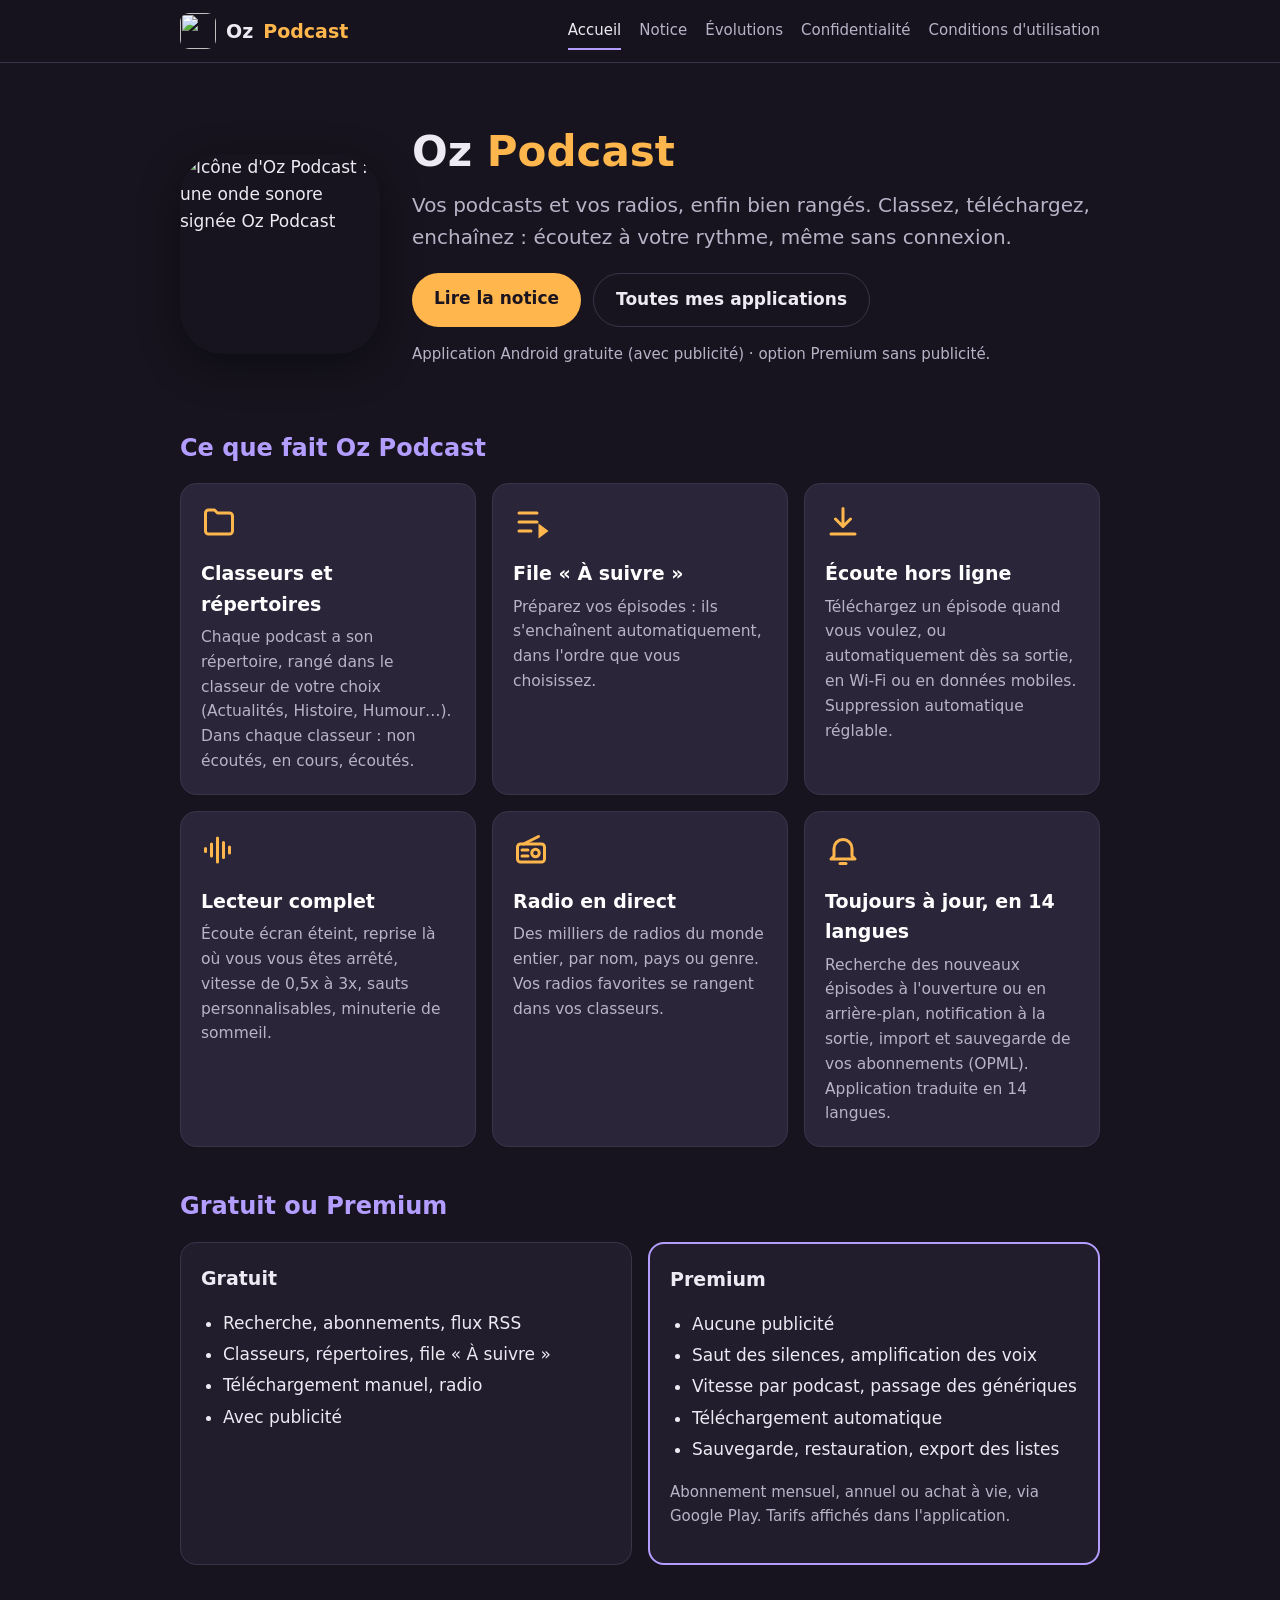
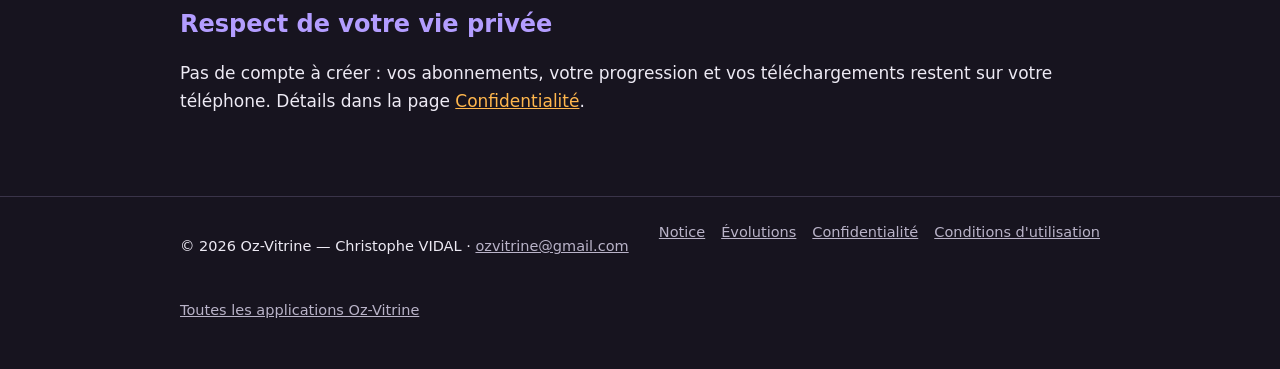
==== commit 064ff619: "Add files via upload" ====
--- a/index.html
+++ b/index.html
@@ -1,363 +1,91 @@
-<!DOCTYPE html>
+<!doctype html>
 <html lang="fr">
 <head>
-<meta charset="UTF-8">
-<meta name="viewport" content="width=device-width, initial-scale=1, viewport-fit=cover">
-<title>oz_carte2visite — Dématérialisez toutes vos cartes</title>
-<meta name="description" content="oz_carte2visite numérise et organise vos cartes de visite, cartes d'abonnement et cartes de fidélité, avec sauvegarde et transfert.">
-<link rel="preconnect" href="https://fonts.googleapis.com">
-<link rel="preconnect" href="https://fonts.gstatic.com" crossorigin>
-<link href="https://fonts.googleapis.com/css2?family=Fraunces:opsz,wght@9..144,400;9..144,500;9..144,600;9..144,700&family=IBM+Plex+Sans:wght@400;500;600&display=swap" rel="stylesheet">
-<style>
-  :root {
-    --ink: #1B2430;
-    --ink-soft: #5B6472;
-    --paper: #FAF8F4;
-    --paper-raised: #FFFFFF;
-    --line: #DDD8CE;
-    --amber: #C97A2B;
-    --amber-soft: #F1E2CE;
-    --green: #4A7856;
-    --green-soft: #E1EBE2;
-    --blue: #3E6B8A;
-    --blue-soft: #DDE8EE;
-    box-sizing: border-box;
-    padding-top: env(safe-area-inset-top, 0px);
-    padding-bottom: env(safe-area-inset-bottom, 0px);
-  }
-  * { box-sizing: inherit; margin: 0; padding: 0; }
-  @media (prefers-color-scheme: dark) {
-    :root:not([data-theme="light"]) {
-      --ink:#ECE7DC; --ink-soft:#A9A398; --paper:#14171B; --paper-raised:#1D2126;
-      --line:#33383F; --amber-soft:#3A2E1A; --green-soft:#1E2B22; --blue-soft:#1B2A33;
-    }
-  }
-  :root[data-theme="dark"] {
-    --ink:#ECE7DC; --ink-soft:#A9A398; --paper:#14171B; --paper-raised:#1D2126;
-    --line:#33383F; --amber-soft:#3A2E1A; --green-soft:#1E2B22; --blue-soft:#1B2A33;
-  }
-
-  body {
-    background: var(--paper);
-    color: var(--ink);
-    font-family: 'IBM Plex Sans', system-ui, -apple-system, sans-serif;
-    line-height: 1.6;
-    -webkit-font-smoothing: antialiased;
-  }
-  a { color: inherit; }
-  .wrap { max-width: 920px; margin: 0 auto; padding: 0 24px; }
-
-  /* Nav */
-  nav.top {
-    border-bottom: 1px solid var(--line);
-  }
-  nav.top .wrap {
-    display: flex; align-items: center; justify-content: space-between;
-    padding-top: 18px; padding-bottom: 18px;
-  }
-  .brand { font-family:'Fraunces',Georgia,serif; font-weight:600; font-size:18px; text-decoration:none; }
-  .brand span { color: var(--amber); }
-  nav.top ul { display:flex; gap:10px; list-style:none; font-size:14px; }
-  nav.top a.link {
-    text-decoration:none; color: var(--ink); font-weight:600;
-    padding: 7px 14px; border-radius: 20px; background: var(--amber-soft);
-    transition: background 0.15s, color 0.15s;
-  }
-  nav.top a.link:hover { background: var(--amber); color: var(--paper); }
-  nav.top a.link.muted { background: transparent; color: var(--ink-soft); font-weight:400; padding: 7px 10px; }
-  nav.top a.link.muted:hover { background: var(--line); color: var(--ink); }
-
-  /* Hero */
-  header.hero { padding: 72px 0 56px; }
-  .eyebrow {
-    display:inline-block; font-size:13px; font-weight:600; color: var(--amber);
-    background: var(--amber-soft); padding: 4px 11px; border-radius: 20px; margin-bottom: 20px;
-  }
-  h1 {
-    font-family:'Fraunces',Georgia,serif; font-weight:700;
-    font-size: clamp(34px, 6vw, 52px); line-height:1.08; letter-spacing:-0.01em;
-    max-width: 15ch; margin-bottom: 20px;
-  }
-  .hero-lede { font-size: 18px; color: var(--ink-soft); max-width: 56ch; margin-bottom: 32px; }
-  .cta-row { display:flex; gap:14px; flex-wrap:wrap; }
-  .btn {
-    display:inline-block; text-decoration:none; font-weight:600; font-size:15px;
-    padding: 13px 22px; border-radius: 4px;
-  }
-  .btn.primary { background: var(--ink); color: var(--paper); }
-  .btn.ghost { border: 1px solid var(--line); color: var(--ink); }
-
-  /* Section shared */
-  section { padding: 56px 0; border-top: 1px solid var(--line); }
-  .section-head { max-width: 60ch; margin-bottom: 36px; }
-  .section-eyebrow { font-size:13px; font-weight:600; color:var(--amber); margin-bottom:8px; }
-  h2 { font-family:'Fraunces',Georgia,serif; font-size: clamp(24px,4vw,32px); font-weight:600; }
-  .section-lede { color: var(--ink-soft); font-size:16px; margin-top:10px; }
-
-  /* Features grid */
-  .grid { display:grid; grid-template-columns: repeat(2, 1fr); gap: 20px; }
-  .card {
-    background: var(--paper-raised); border:1px solid var(--line); border-radius:6px; padding:22px;
-  }
-  .card .icon { font-size:22px; margin-bottom:10px; display:block; }
-  .card h3 { font-family:'Fraunces',Georgia,serif; font-size:17px; font-weight:600; margin-bottom:8px; }
-  .card p { font-size:14.5px; color: var(--ink-soft); }
-
-  /* Card kinds */
-  .kinds { display:grid; grid-template-columns: repeat(3, 1fr); gap:16px; align-items:start; }
-  .kind { border-radius:6px; padding:24px 22px; }
-  .kind.k1 { background: var(--blue-soft); }
-  .kind.k2 { background: var(--green-soft); }
-  .kind.k3 { background: var(--amber-soft); }
-  .kind .icon { font-size:24px; display:block; margin-bottom:10px; }
-  .kind h3 { font-family:'Fraunces',Georgia,serif; font-size:17px; font-weight:600; margin-bottom:6px; }
-  .kind p { font-size:13.5px; color: var(--ink-soft); margin-bottom:14px; }
-  .kind ul { list-style:none; padding:0; margin:0; }
-  .kind li {
-    position:relative; padding-left:16px; font-size:13.5px; color: var(--ink);
-    margin-bottom:8px;
-  }
-  .kind li::before {
-    content:"—"; position:absolute; left:0; color: var(--ink-soft);
-  }
-
-  /* Publisher */
-  .pub {
-    display:flex; align-items:center; justify-content:space-between; gap:24px; flex-wrap:wrap;
-    background: var(--paper-raised); border:1px solid var(--line); border-radius:8px; padding:28px 30px;
-  }
-  .pub-name { font-family:'Fraunces',Georgia,serif; font-size:20px; font-weight:600; margin-bottom:4px; }
-  .pub-tag { color: var(--ink-soft); font-size:14.5px; }
-  .pub a.btn { white-space: nowrap; }
-
-  footer { padding: 40px 0 64px; }
-  footer .wrap {
-    display:flex; justify-content:space-between; align-items:center; flex-wrap:wrap; gap:12px;
-    font-size:13.5px; color: var(--ink-soft);
-  }
-  footer nav ul { display:flex; gap:8px; list-style:none; flex-wrap:wrap; }
-  footer a {
-    text-decoration:none; color: var(--ink); font-weight:600; font-size:13px;
-    padding: 6px 13px; border-radius: 20px; background: var(--amber-soft);
-    transition: background 0.15s, color 0.15s;
-  }
-  footer a:hover { background: var(--amber); color: var(--paper); }
-  footer > .wrap > span { color: var(--ink-soft); font-size:13.5px; }
-
-
-  .oz-apps { padding: 8px 0 24px; }
-  .oz-apps h2 { font-family:'Fraunces',Georgia,serif; font-size:24px; font-weight:600; margin-bottom:6px; }
-  .oz-apps .lead { color: var(--ink-soft); font-size:15px; margin-bottom:20px; }
-  .oz-apps .apps { display:grid; grid-template-columns: repeat(auto-fit, minmax(210px, 1fr)); gap:14px; }
-  .oz-apps a.app {
-    display:block; text-decoration:none; color: var(--ink);
-    background: var(--paper-raised); border:1px solid var(--line); border-radius:8px; padding:18px 20px;
-    transition: border-color 0.15s;
-  }
-  .oz-apps a.app:hover { border-color: var(--amber); }
-  .oz-apps a.app strong { display:block; font-family:'Fraunces',Georgia,serif; font-size:17px; margin-bottom:6px; }
-  .oz-apps a.app span { color: var(--ink-soft); font-size:14px; line-height:1.5; }
-  .oz-apps a.app { display:flex; gap:14px; align-items:flex-start; }
-  .oz-apps a.app img.ico { width:52px; height:52px; border-radius:12px; flex:none; object-fit:cover; background: var(--line); }
-  .oz-apps a.app .txt { min-width:0; }
-  .oz-apps a.app.here { border-color: var(--amber); background: var(--amber-soft); }
-
-  @media (max-width: 640px) {
-    .grid, .kinds { grid-template-columns: 1fr; }
-    nav.top ul { display:none; }
-    .pub { flex-direction:column; align-items:flex-start; }
-  }
-</style>
+  <meta charset="utf-8">
+  <meta name="viewport" content="width=device-width, initial-scale=1">
+  <title>Oz Podcast — podcasts et radio, bien rangés</title>
+  <meta name="description" content="Oz Podcast : écoutez vos podcasts et vos radios, rangés en classeurs, hors ligne, avec une file « À suivre ». Application Android par Oz-Vitrine.">
+  <link rel="icon" type="image/png" href="favicon.png">
+  <meta property="og:title" content="Oz Podcast — podcasts et radio, bien rangés">
+  <meta property="og:description" content="Oz Podcast : écoutez vos podcasts et vos radios, rangés en classeurs, hors ligne, avec une file « À suivre ». Application Android par Oz-Vitrine.">
+  <meta property="og:image" content="https://ozvitrine.github.io/oz_podcast/img/apercu-1280x640.png">
+  <meta property="og:type" content="website">
+  <meta name="twitter:card" content="summary_large_image">
+  <link rel="stylesheet" href="style.css">
 </head>
 <body>
+  <header class="site">
+    <div class="conteneur">
+      <a class="marque" href="index.html"><img src="img/icone-192.png" alt="">Oz <span>Podcast</span></a>
+      <nav class="menu" aria-label="Menu principal">
+      <a href="index.html" aria-current="page">Accueil</a>
+      <a href="notice.html">Notice</a>
+      <a href="evolutions.html">Évolutions</a>
+      <a href="confidentialite.html">Confidentialité</a>
+      <a href="conditions.html">Conditions d'utilisation</a>
+      </nav>
+    </div>
+  </header>
+  <main>
+    <div class="conteneur">
+      <section class="hero">
+        <img src="img/oz-podcast-512.png" alt="Icône d'Oz Podcast : une onde sonore signée Oz Podcast">
+        <div class="texte">
+          <h1>Oz <span>Podcast</span></h1>
+          <p class="accroche">Vos podcasts et vos radios, enfin bien rangés. Classez, téléchargez, enchaînez : écoutez à votre rythme, même sans connexion.</p>
+          <div class="boutons">
+            <a class="bouton" href="notice.html">Lire la notice</a>
+            <a class="bouton secondaire" href="https://ozvitrine.github.io/">Toutes mes applications</a>
+          </div>
+          <p class="discret">Application Android gratuite (avec publicité) · option Premium sans publicité.</p>
+        </div>
+      </section>
 
-<nav class="top">
-  <div class="wrap">
-    <a class="brand" href="index.html">oz_carte<span>2</span>visite</a>
-    <ul>
-      <li><a class="link muted" href="#fonctionnalites">Fonctionnalités</a></li>
-      <li><a class="link muted" href="#formules">Formules</a></li>
-      <li><a class="link" href="guide.html">Mode d'emploi</a></li>
-      <li><a class="link" href="changelog.html" target="_blank" rel="noopener">Nouveautés</a></li>
-      <li><a class="link" href="privacy.html" target="_blank" rel="noopener">Confidentialité</a></li>
-    </ul>
-  </div>
-</nav>
+      <h2>Ce que fait Oz Podcast</h2>
+      <div class="grille">
+        <div class="carte"><svg class="ico" viewBox="0 0 24 24" fill="none" stroke="currentColor" stroke-width="2" stroke-linecap="round" stroke-linejoin="round" aria-hidden="true"><path d="M3 6a2 2 0 0 1 2-2h4l2 2h8a2 2 0 0 1 2 2v10a2 2 0 0 1-2 2H5a2 2 0 0 1-2-2z"/></svg><h3>Classeurs et répertoires</h3><p>Chaque podcast a son répertoire, rangé dans le classeur de votre choix (Actualités, Histoire, Humour…). Dans chaque classeur : non écoutés, en cours, écoutés.</p></div>
+        <div class="carte"><svg class="ico" viewBox="0 0 24 24" fill="none" stroke="currentColor" stroke-width="2" stroke-linecap="round" aria-hidden="true"><path d="M4 6h12M4 12h12M4 18h8"/><path d="M18 15l4 3-4 3z" fill="currentColor"/></svg><h3>File « À suivre »</h3><p>Préparez vos épisodes : ils s'enchaînent automatiquement, dans l'ordre que vous choisissez.</p></div>
+        <div class="carte"><svg class="ico" viewBox="0 0 24 24" fill="none" stroke="currentColor" stroke-width="2" stroke-linecap="round" stroke-linejoin="round" aria-hidden="true"><path d="M12 3v12M7 10l5 5 5-5M4 20h16"/></svg><h3>Écoute hors ligne</h3><p>Téléchargez un épisode quand vous voulez, ou automatiquement dès sa sortie, en Wi-Fi ou en données mobiles. Suppression automatique réglable.</p></div>
+        <div class="carte"><svg class="ico" viewBox="0 0 24 24" fill="none" stroke="currentColor" stroke-width="2" stroke-linecap="round" aria-hidden="true"><path d="M3 11v2M7 8v8M11 4v16M15 7v10M19 10v4"/></svg><h3>Lecteur complet</h3><p>Écoute écran éteint, reprise là où vous vous êtes arrêté, vitesse de 0,5x à 3x, sauts personnalisables, minuterie de sommeil.</p></div>
+        <div class="carte"><svg class="ico" viewBox="0 0 24 24" fill="none" stroke="currentColor" stroke-width="2" stroke-linecap="round" stroke-linejoin="round" aria-hidden="true"><rect x="3" y="8" width="18" height="12" rx="2"/><path d="M7 8l10-5"/><circle cx="15" cy="14" r="2.5"/><path d="M6 12h4M6 16h4"/></svg><h3>Radio en direct</h3><p>Des milliers de radios du monde entier, par nom, pays ou genre. Vos radios favorites se rangent dans vos classeurs.</p></div>
+        <div class="carte"><svg class="ico" viewBox="0 0 24 24" fill="none" stroke="currentColor" stroke-width="2" stroke-linecap="round" stroke-linejoin="round" aria-hidden="true"><path d="M6 16V11a6 6 0 0 1 12 0v5l2 2H4z"/><path d="M10 21h4"/></svg><h3>Toujours à jour, en 14 langues</h3><p>Recherche des nouveaux épisodes à l'ouverture ou en arrière-plan, notification à la sortie, import et sauvegarde de vos abonnements (OPML). Application traduite en 14 langues.</p></div>
+      </div>
 
-<header class="hero">
-  <div class="wrap">
-    <span class="eyebrow">Application Android</span>
-    <h1>Toutes vos cartes, dématérialisées, au même endroit</h1>
-    <p class="hero-lede">
-      oz_carte2visite numérise et organise vos cartes de visite — les vôtres,
-      classées par activité, celles de vos collègues, de vos clients, de vos
-      fournisseurs, de tous les commerces que vous fréquentez (restaurant,
-      bar, fleuriste…) — mais aussi vos cartes d'abonnement (salle de sport,
-      pilates) et vos cartes de fidélité.
-    </p>
-    <p class="hero-lede">
-      Pensé pour un usage professionnel autant que personnel : vos données
-      restent sauvegardées et peuvent être échangées avec vos collègues.
-      Depuis une fiche, envoyez un e-mail, un SMS, ou ajoutez directement le
-      contact à votre répertoire — c'est toute la puissance
-      d'oz_carte2visite.
-    </p>
-    <div class="cta-row">
-      <a class="btn ghost" href="changelog.html" target="_blank" rel="noopener">Voir les nouveautés</a>
-      <a class="btn ghost" href="privacy.html" target="_blank" rel="noopener">Politique de confidentialité</a>
+      <h2>Gratuit ou Premium</h2>
+      <div class="offres">
+        <div class="offre">
+          <h3>Gratuit</h3>
+          <ul>
+            <li>Recherche, abonnements, flux RSS</li>
+            <li>Classeurs, répertoires, file « À suivre »</li>
+            <li>Téléchargement manuel, radio</li>
+            <li>Avec publicité</li>
+          </ul>
+        </div>
+        <div class="offre mise-en-avant">
+          <h3>Premium</h3>
+          <ul>
+            <li>Aucune publicité</li>
+            <li>Saut des silences, amplification des voix</li>
+            <li>Vitesse par podcast, passage des génériques</li>
+            <li>Téléchargement automatique</li>
+            <li>Sauvegarde, restauration, export des listes</li>
+          </ul>
+          <p class="discret">Abonnement mensuel, annuel ou achat à vie, via Google Play. Tarifs affichés dans l'application.</p>
+        </div>
+      </div>
+
+      <h2>Respect de votre vie privée</h2>
+      <p>Pas de compte à créer : vos abonnements, votre progression et vos téléchargements restent sur votre téléphone. Détails dans la page <a href="confidentialite.html">Confidentialité</a>.</p>
+
     </div>
-  </div>
-</header>
-
-<section id="fonctionnalites">
-  <div class="wrap">
-    <div class="section-head">
-      <p class="section-eyebrow">Trois usages, une application</p>
-      <h2>Pensé pour chaque type de carte</h2>
-      <p class="section-lede">Professionnel, personnel ou fidélité — chaque classeur adapte ses champs et ses fonctions à ce qu'il contient.</p>
+  </main>
+  <footer class="site">
+    <div class="conteneur">
+      <p>© 2026 Oz-Vitrine — Christophe VIDAL · <a href="mailto:ozvitrine@gmail.com">ozvitrine@gmail.com</a></p>
+      <nav aria-label="Pages d'information"><a href="notice.html">Notice</a> <a href="evolutions.html">Évolutions</a> <a href="confidentialite.html">Confidentialité</a> <a href="conditions.html">Conditions d'utilisation</a></nav>
+      <p><a href="https://ozvitrine.github.io/">Toutes les applications Oz-Vitrine</a></p>
     </div>
-    <div class="kinds">
-      <div class="kind k1">
-        <span class="icon">💼</span>
-        <h3>Pro — Cartes de visite</h3>
-        <p>Collègues, clients, fournisseurs, contacts professionnels.</p>
-        <ul>
-          <li>Nom, entreprise, téléphone et e-mail détectés automatiquement depuis la photo</li>
-          <li>Appel, SMS, e-mail, WhatsApp en un geste</li>
-          <li>Partage, export et ajout aux contacts (Premium)</li>
-        </ul>
-      </div>
-      <div class="kind k2">
-        <span class="icon">🏋️</span>
-        <h3>Personnel &amp; loisir — Abonnements</h3>
-        <p>Salle de sport, club de pilates, et tout ce qui se renouvelle.</p>
-        <ul>
-          <li>Photo de la carte et code scanné, prêts à être présentés</li>
-          <li>Date d'expiration suivie automatiquement</li>
-          <li>Rappels par notification avant l'échéance, avec lien de renouvellement et ajout à l'agenda</li>
-        </ul>
-      </div>
-      <div class="kind k3">
-        <span class="icon">🏷️</span>
-        <h3>Cartes de fidélité</h3>
-        <p>Vos commerces habituels, toujours à portée de main.</p>
-        <ul>
-          <li>Photo et code (QR ou code-barres) scanné une seule fois</li>
-          <li>Réaffichage instantané en caisse</li>
-          <li>Classées à part de vos cartes professionnelles</li>
-        </ul>
-      </div>
-    </div>
-  </div>
-</section>
-
-<section>
-  <div class="wrap">
-    <div class="section-head">
-      <p class="section-eyebrow">Commun aux trois</p>
-      <h2>Classeurs, sauvegarde, transmission</h2>
-    </div>
-    <div class="grid">
-      <div class="card">
-        <span class="icon">🗂️</span>
-        <h3>Classeurs personnalisables</h3>
-        <p>Chaque classeur a sa propre couleur — un par client, par activité, ou comme vous le souhaitez.</p>
-      </div>
-      <div class="card">
-        <span class="icon">☁️</span>
-        <h3>Sauvegarde et transmission</h3>
-        <p>Copie automatique dans un dossier de votre choix, mise à jour après chaque modification et conservée même si vous désinstallez l'application. Export manuel, restauration sur un autre appareil, ou transmission d'une sélection de classeurs.</p>
-      </div>
-    </div>
-  </div>
-</section>
-
-<section id="formules">
-  <div class="wrap">
-    <div class="section-head">
-      <p class="section-eyebrow">Formules</p>
-      <h2>Avec publicité ou Premium, à vous de choisir</h2>
-    </div>
-    <div class="grid">
-      <div class="card">
-        <h3>Avec publicité</h3>
-        <p>Gratuite, cartes illimitées, avec publicité à l'ouverture. Sauvegarde, export et restauration inclus ; le partage de cartes et certains réglages restent réservés à Premium.</p>
-      </div>
-      <div class="card">
-        <h3>Premium</h3>
-        <p>Cartes illimitées, sans publicité, réglages et transfert complets. Abonnement annuel via Google Play (gratuit pendant la phase de test).</p>
-      </div>
-      <div class="card">
-        <h3>Vos données, chez vous</h3>
-        <p>Stockage local par défaut, copies de sauvegarde dans le dossier que vous choisissez. Voir la <a href="privacy.html" target="_blank" rel="noopener">politique de confidentialité</a>.</p>
-      </div>
-    </div>
-  </div>
-</section>
-
-<section>
-  <div class="wrap">
-    <div class="pub">
-      <div>
-        <p class="pub-name">Développé par Oz-Vitrine</p>
-        <p class="pub-tag">Attirez plus de clients dans votre commerce</p>
-      </div>
-      <a class="btn primary" href="http://ozbow75.free.fr/Oz-Vitrine/" target="_blank" rel="noopener">Découvrir Oz-Vitrine</a>
-    </div>
-  </div>
-</section>
-
-<section class="oz-apps">
-  <div class="wrap">
-    <h2>Les applications Oz-Vitrine</h2>
-    <p class="lead">Des applications Android simples et utiles, conçues à Paris par Christophe VIDAL.</p>
-    <div class="apps">
-      <a class="app" href="https://ozvitrine.github.io/oz_podcast/" target="_blank" rel="noopener">
-        <img class="ico" src="icons/oz_podcast.png" alt="" width="52" height="52" loading="lazy" onerror="this.style.visibility='hidden'">
-        <div class="txt">
-          <strong>Oz Podcast</strong>
-          <span>Vos podcasts et vos radios, rangés en classeurs, écoute hors ligne et file « À suivre ».</span>
-        </div>
-      </a>
-      <a class="app here" href="index.html">
-        <img class="ico" src="icons/oz_carte2visite.png" alt="" width="52" height="52" loading="lazy" onerror="this.style.visibility='hidden'">
-        <div class="txt">
-          <strong>Oz Carte2Visite</strong>
-          <span>Vos cartes de visite, d'abonnement et de fidélité, toujours dans votre poche.</span>
-        </div>
-      </a>
-      <a class="app" href="https://ozvitrine.github.io/oz_podcast/" target="_blank" rel="noopener">
-        <img class="ico" src="icons/oz_filigrane.png" alt="" width="52" height="52" loading="lazy" onerror="this.style.visibility='hidden'">
-        <div class="txt">
-          <strong>Oz Filigrane</strong>
-          <span>Filigranez vos documents avant de les envoyer, pour qu'ils ne servent qu'à l'usage prévu.</span>
-        </div>
-      </a>
-      <a class="app" href="https://ozvitrine.github.io/oz_podcast/" target="_blank" rel="noopener">
-        <img class="ico" src="icons/oz_alerte.png" alt="" width="52" height="52" loading="lazy" onerror="this.style.visibility='hidden'">
-        <div class="txt">
-          <strong>Oz Alerte</strong>
-          <span>Un bouton d'alerte pour prévenir un proche en cas de chute ou de danger, avec votre position et votre batterie.</span>
-        </div>
-      </a>
-    </div>
-  </div>
-</section>
-
-<footer>
-  <div class="wrap">
-    <span>© 2026 Oz-Vitrine — Christophe VIDAL</span>
-    <nav>
-      <ul>
-        <li><a href="guide.html">Mode d'emploi</a></li>
-        <li><a href="changelog.html" target="_blank" rel="noopener">Nouveautés</a></li>
-        <li><a href="privacy.html" target="_blank" rel="noopener">Confidentialité</a></li>
-        <li><a href="terms.html" target="_blank" rel="noopener">Conditions d’utilisation</a></li>
-        <li><a href="http://ozbow75.free.fr/Oz-Vitrine/" target="_blank" rel="noopener">Oz-Vitrine</a></li>
-      </ul>
-    </nav>
-  </div>
-</footer>
-
+  </footer>
 </body>
 </html>
--- a/style.css
+++ b/style.css
@@ -0,0 +1,111 @@
+/* Oz Podcast — site de l'application (Oz-WEB) */
+:root {
+  --fond: #17141F;
+  --fond-2: #211D2C;
+  --carte: #2A2538;
+  --texte: #EDEAF4;
+  --texte-2: #B9B3C8;
+  --lilas: #B39DFF;
+  --orange: #FFB74D;
+  --bord: #3A3449;
+  --largeur: 960px;
+}
+
+* { box-sizing: border-box; }
+
+html { scroll-behavior: smooth; }
+
+body {
+  margin: 0;
+  background: var(--fond);
+  color: var(--texte);
+  font-family: Inter, system-ui, -apple-system, "Segoe UI", Roboto, sans-serif;
+  font-size: 17px;
+  line-height: 1.6;
+}
+
+a { color: var(--orange); }
+a:hover { color: #FFD08A; }
+
+.conteneur { max-width: var(--largeur); margin: 0 auto; padding: 0 20px; }
+
+/* En-tête */
+header.site {
+  position: sticky; top: 0; z-index: 10;
+  background: rgba(23, 20, 31, 0.92);
+  backdrop-filter: blur(8px);
+  border-bottom: 1px solid var(--bord);
+}
+header.site .conteneur {
+  display: flex; align-items: center; justify-content: space-between;
+  flex-wrap: wrap; gap: 8px 20px; padding-top: 12px; padding-bottom: 12px;
+}
+.marque { display: flex; align-items: center; gap: 10px; text-decoration: none; color: var(--texte); font-weight: 700; font-size: 19px; }
+.marque img { width: 36px; height: 36px; border-radius: 9px; }
+.marque span { color: var(--orange); }
+nav.menu { display: flex; flex-wrap: wrap; gap: 4px 18px; }
+nav.menu a { color: var(--texte-2); text-decoration: none; font-size: 15px; padding: 6px 0; }
+nav.menu a:hover, nav.menu a[aria-current="page"] { color: var(--texte); border-bottom: 2px solid var(--lilas); }
+
+/* Contenu */
+main { padding: 40px 0 64px; }
+h1 { font-size: 34px; line-height: 1.2; margin: 0 0 12px; }
+h2 { font-size: 24px; margin: 40px 0 12px; color: var(--lilas); }
+h3 { font-size: 19px; margin: 24px 0 8px; }
+p, li { color: var(--texte); }
+.discret { color: var(--texte-2); font-size: 15px; }
+ul, ol { padding-left: 22px; }
+li { margin: 4px 0; }
+strong { color: #FFFFFF; }
+code { background: var(--carte); padding: 1px 6px; border-radius: 6px; font-size: 0.92em; }
+
+/* Accueil */
+.hero { display: flex; flex-wrap: wrap; align-items: center; gap: 32px; padding: 24px 0 8px; }
+.hero img { width: 200px; height: 200px; border-radius: 44px; box-shadow: 0 12px 40px rgba(0,0,0,0.45); }
+.hero .texte { flex: 1 1 380px; }
+.hero h1 { font-size: 42px; }
+.hero h1 span { color: var(--orange); }
+.accroche { font-size: 20px; color: var(--texte-2); margin: 0 0 20px; }
+.boutons { display: flex; flex-wrap: wrap; gap: 12px; }
+.bouton {
+  display: inline-block; padding: 12px 22px; border-radius: 999px;
+  background: var(--orange); color: #1A1420; font-weight: 700; text-decoration: none;
+}
+.bouton:hover { background: #FFD08A; color: #1A1420; }
+.bouton.secondaire { background: transparent; color: var(--texte); border: 1px solid var(--bord); }
+.bouton.secondaire:hover { border-color: var(--lilas); color: var(--texte); }
+.bouton[aria-disabled="true"] { opacity: 0.85; cursor: default; }
+
+.grille { display: grid; grid-template-columns: repeat(auto-fit, minmax(260px, 1fr)); gap: 16px; margin-top: 16px; }
+.carte { background: var(--carte); border: 1px solid var(--bord); border-radius: 16px; padding: 20px; }
+.carte h3 { margin: 0 0 6px; color: #FFFFFF; }
+.carte p { margin: 0; color: var(--texte-2); font-size: 15.5px; }
+.carte .ico { width: 36px; height: 36px; margin-bottom: 10px; color: var(--orange); }
+
+.offres { display: grid; grid-template-columns: repeat(auto-fit, minmax(220px, 1fr)); gap: 16px; margin-top: 16px; }
+.offre { background: var(--fond-2); border: 1px solid var(--bord); border-radius: 16px; padding: 20px; }
+.offre.mise-en-avant { border: 2px solid var(--lilas); }
+.offre h3 { margin: 0 0 8px; }
+
+/* Sommaire, encadrés */
+.sommaire { background: var(--fond-2); border: 1px solid var(--bord); border-radius: 14px; padding: 16px 20px; margin: 20px 0; }
+.sommaire ol { margin: 6px 0 0; }
+.encadre { background: var(--fond-2); border-left: 4px solid var(--orange); border-radius: 0 12px 12px 0; padding: 12px 16px; margin: 16px 0; }
+
+/* Évolutions */
+.version { background: var(--carte); border: 1px solid var(--bord); border-radius: 16px; padding: 4px 22px 14px; margin: 18px 0; }
+.version h2 { margin-top: 18px; color: #FFFFFF; font-size: 21px; }
+.version h2 .num { color: var(--orange); }
+.etiquette { display: inline-block; font-size: 12.5px; font-weight: 700; padding: 2px 10px; border-radius: 999px; background: var(--lilas); color: #1A1420; margin-left: 8px; vertical-align: middle; }
+
+/* Pied de page */
+footer.site { border-top: 1px solid var(--bord); padding: 24px 0 32px; color: var(--texte-2); font-size: 14.5px; }
+footer.site .conteneur { display: flex; flex-wrap: wrap; justify-content: space-between; gap: 12px; }
+footer.site a { color: var(--texte-2); }
+footer.site nav { display: flex; flex-wrap: wrap; gap: 6px 16px; }
+
+@media (max-width: 600px) {
+  body { font-size: 16px; }
+  h1, .hero h1 { font-size: 30px; }
+  .hero img { width: 140px; height: 140px; border-radius: 32px; }
+}
